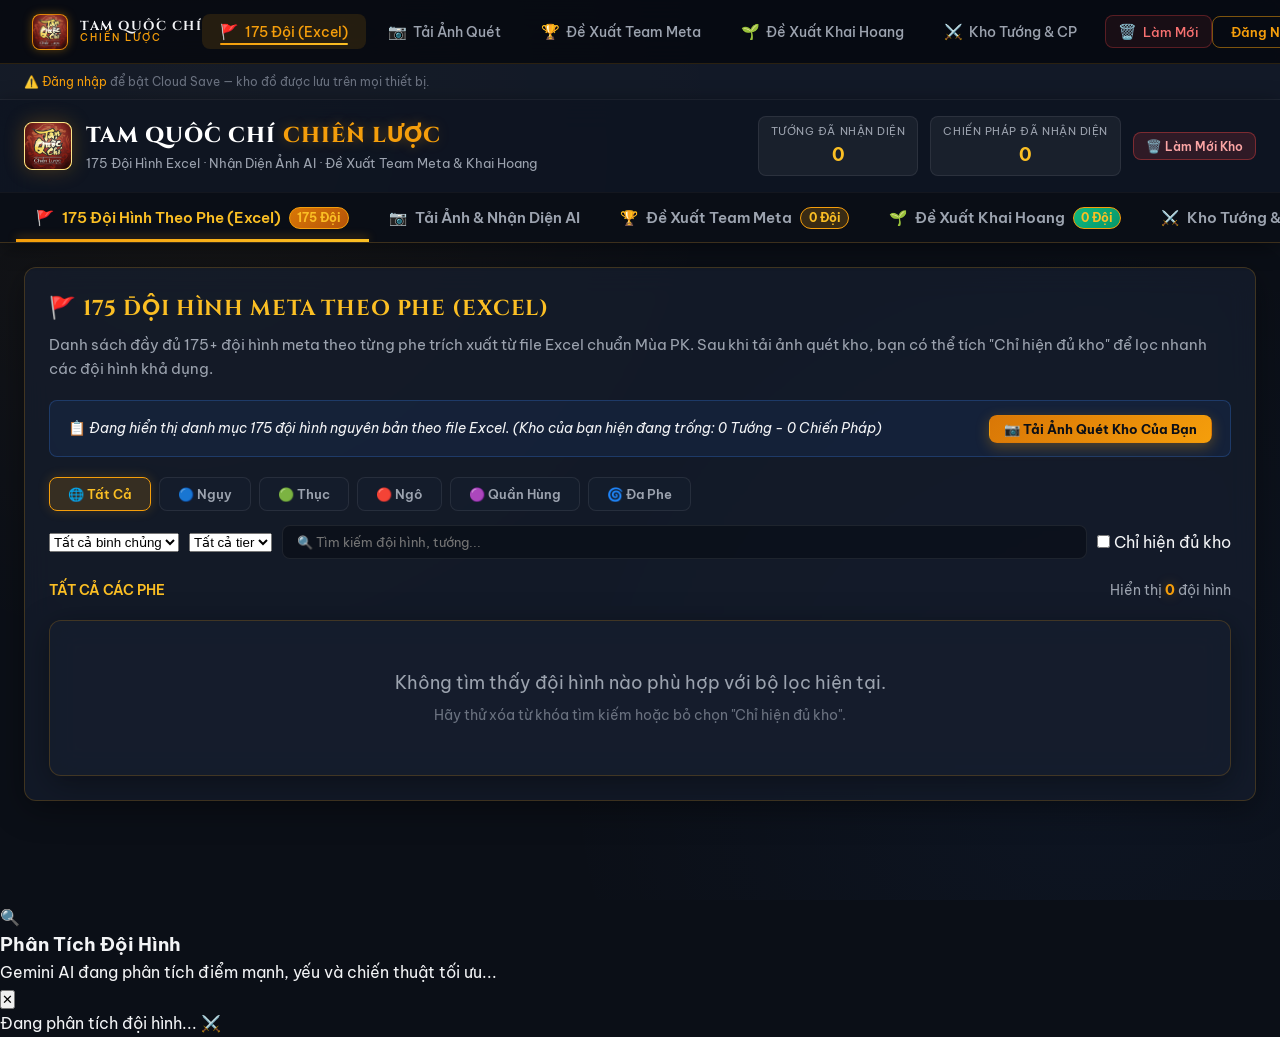
==== static/tools.html @ ead32639 "feat: complete Tam Quoc Chi Chien Luoc web app with 175 Excel teams and AI scanner" ====
<!DOCTYPE html>
<html lang="vi">
<head>
  <meta charset="UTF-8">
  <meta name="viewport" content="width=device-width, initial-scale=1.0">
  <title>Tam Quốc Chí Chiến Lược | 175 Đội Excel & Đề Xuất Meta / Khai Hoang Từ Ảnh</title>
  <meta name="description" content="Công cụ tra cứu 175+ đội hình chuẩn Excel, tải ảnh chụp kho tướng game để AI tự động nhận diện và đề xuất team meta T0/T1 cùng team khai hoang mở đất tối ưu.">
  <link rel="preconnect" href="https://fonts.googleapis.com">
  <link rel="preconnect" href="https://fonts.gstatic.com" crossorigin>
  <link href="https://fonts.googleapis.com/css2?family=Be+Vietnam+Pro:wght@300;400;500;600;700;800&family=Cinzel:wght@700;900&display=swap" rel="stylesheet">
  <link rel="icon" type="image/jpeg" href="/anh/tamquocchi.jpg">
  <link rel="stylesheet" href="css/style.css?v=8">
  <link rel="stylesheet" href="css/navbar.css?v=8">
  <link rel="stylesheet" href="css/auth.css?v=8">
  <style>
    body { padding-top: 64px; }
    .cloud-sync-bar-wrap {
      background: rgba(22,30,46,0.7);
      border-bottom: 1px solid rgba(255,255,255,0.06);
      padding: 8px 24px;
      display: flex;
      align-items: center;
      gap: 10px;
      font-family: 'Be Vietnam Pro', sans-serif;
      font-size: 13px;
      flex-wrap: wrap;
    }
  </style>
</head>
<body>

<!-- NAVBAR -->
<nav class="site-navbar" id="site-navbar">
  <a href="/" class="nav-brand">
    <div class="nav-seal" style="width:36px;height:36px;min-width:36px;max-width:36px;min-height:36px;max-height:36px;overflow:hidden;border-radius:8px;flex-shrink:0"><img src="/anh/tamquocchi.jpg" alt="Logo" class="nav-seal-img" style="width:36px;height:36px;max-width:36px;max-height:36px;object-fit:cover;border-radius:8px;display:block"></div>
    <div class="nav-brand-text">
      <span class="nav-brand-title">TAM QUỐC CHÍ</span>
      <span class="nav-brand-sub">Chiến Lược</span>
    </div>
  </a>

  <div class="nav-links">
    <button class="nav-link active" id="navbar-link-factions" onclick="switchTab('tab-factions')"><span class="nav-link-icon">🚩</span>175 Đội (Excel)</button>
    <button class="nav-link" id="navbar-link-upload" onclick="switchTab('tab-upload')"><span class="nav-link-icon">📷</span>Tải Ảnh Quét</button>
    <button class="nav-link" id="navbar-link-recommend" onclick="switchTab('tab-recommend')"><span class="nav-link-icon">🏆</span>Đề Xuất Team Meta</button>
    <button class="nav-link" id="navbar-link-starter" onclick="switchTab('tab-starter')"><span class="nav-link-icon">🌱</span>Đề Xuất Khai Hoang</button>
    <button class="nav-link" id="navbar-link-inventory" onclick="switchTab('tab-inventory')"><span class="nav-link-icon">⚔️</span>Kho Tướng &amp; CP</button>
    <button class="nav-link nav-reset-btn" id="navbar-link-reset" onclick="resetInventoryData()" title="Làm mới kho về 0 (Xóa dữ liệu cũ)"><span class="nav-link-icon">🗑️</span>Làm Mới</button>
  </div>

  <div class="nav-auth" id="nav-auth-section">
    <button class="nav-btn-login" onclick="openAuthModal('login')">Đăng Nhập</button>
    <button class="nav-btn-register" onclick="openAuthModal('register')">Đăng Ký</button>
  </div>
</nav>

<!-- CLOUD SYNC BAR -->
<div class="cloud-sync-bar-wrap">
  <div id="cloud-sync-bar" style="display:flex;align-items:center;gap:8px;flex-wrap:wrap">
    <span style="color:#6b7280;font-size:12px">⏳ Đang kiểm tra trạng thái Cloud Save...</span>
  </div>
</div>

<!-- ════════════════════════════════════════════════════════
     APPLICATION CONTAINER
═══════════════════════════════════════════════════════ -->

  <!-- HEADER & BANNER -->
  <header class="app-header">
    <div class="header-container">
      <div class="brand">
        <div class="brand-seal" style="width:48px;height:48px;min-width:48px;max-width:48px;min-height:48px;max-height:48px;overflow:hidden;border-radius:8px;flex-shrink:0"><img src="/anh/tamquocchi.jpg" alt="Logo" class="brand-seal-img" style="width:48px;height:48px;max-width:48px;max-height:48px;object-fit:cover;border-radius:8px;display:block"></div>
        <div class="brand-info">
          <h1>TAM QUỐC CHÍ <span class="accent-text">CHIẾN LƯỢC</span></h1>
          <p class="tagline">175 Đội Hình Excel &middot; Nhận Diện Ảnh AI &middot; Đề Xuất Team Meta &amp; Khai Hoang</p>
        </div>
      </div>

      <div class="inventory-summary">
        <div class="stat-badge">
          <span class="stat-label">Tướng đã nhận diện</span>
          <span class="stat-val" id="stat-gen-count">0</span>
        </div>
        <div class="stat-badge">
          <span class="stat-label">Chiến pháp đã nhận diện</span>
          <span class="stat-val" id="stat-tactic-count">0</span>
        </div>
        <button class="btn btn-danger btn-sm" id="btn-reset-data" title="Xóa toàn bộ dữ liệu đang chọn về 0">
          🗑️ Làm Mới Kho
        </button>
      </div>
    </div>

    <!-- MAIN NAVIGATION TABS -->
    <nav class="nav-tabs">
      <div class="nav-container">
        <button class="nav-tab active" data-tab="tab-factions" id="nav-btn-factions">
          <span class="tab-icon">🚩</span> 175 Đội Hình Theo Phe (Excel)
          <span class="tab-badge" id="factions-nav-badge" style="background: linear-gradient(135deg, #d97706, #b45309);">175 Đội</span>
        </button>
        <button class="nav-tab" data-tab="tab-upload" id="nav-btn-upload">
          <span class="tab-icon">📷</span> Tải Ảnh &amp; Nhận Diện AI
        </button>
        <button class="nav-tab" data-tab="tab-recommend" id="nav-btn-recommend">
          <span class="tab-icon">🏆</span> Đề Xuất Team Meta
          <span class="tab-badge" id="recommend-badge">0 Đội</span>
        </button>
        <button class="nav-tab" data-tab="tab-starter" id="nav-btn-starter">
          <span class="tab-icon">🌱</span> Đề Xuất Khai Hoang
          <span class="tab-badge" id="starter-nav-badge" style="background: linear-gradient(135deg, #10b981, #059669);">0 Đội</span>
        </button>
        <button class="nav-tab" data-tab="tab-inventory" id="nav-btn-inventory">
          <span class="tab-icon">⚔️</span> Kho Tướng &amp; Chiến Pháp
          <span class="tab-counter" id="inventory-counter">0</span>
        </button>
      </div>
    </nav>
  </header>

  <!-- MAIN APPLICATION BODY -->
  <main class="main-content">

    <!-- TAB 1: 175 ĐỘI HÌNH THEO PHE (EXCEL) — MÀN HÌNH ĐẦU TIÊN MẶC ĐỊNH -->
    <section class="tab-panel active" id="tab-factions">
      <div class="card panel-card">
        <div class="section-title-wrap">
          <h2>🚩 175 ĐỘI HÌNH META THEO PHE (EXCEL)</h2>
          <p class="section-desc">Danh sách đầy đủ 175+ đội hình meta theo từng phe trích xuất từ file Excel chuẩn Mùa PK. Sau khi tải ảnh quét kho, bạn có thể tích "Chỉ hiện đủ kho" để lọc nhanh các đội hình khả dụng.</p>
        </div>

        <div id="factions-inventory-status"></div>

        <div class="faction-filter-panel" id="faction-filter-panel">
          <div class="faction-mega-tabs" id="faction-mega-tabs">
            <button class="faction-mega-tab active" data-faction="All">🌐 Tất Cả</button>
            <button class="faction-mega-tab" data-faction="Ngụy">🔵 Ngụy</button>
            <button class="faction-mega-tab" data-faction="Thục">🟢 Thục</button>
            <button class="faction-mega-tab" data-faction="Ngô">🔴 Ngô</button>
            <button class="faction-mega-tab" data-faction="Quần">🟣 Quần Hùng</button>
            <button class="faction-mega-tab" data-faction="Tam Thế">🌀 Đa Phe</button>
          </div>
          <div class="faction-sub-filters">
            <select id="faction-filter-troop" class="filter-select">
              <option value="All">Tất cả binh chủng</option>
              <option value="Kỵ">Kỵ</option>
              <option value="Thương">Thương</option>
              <option value="Khiên">Khiên</option>
              <option value="Cung">Cung</option>
              <option value="Khí">Khí Xa</option>
            </select>
            <select id="faction-filter-tier" class="filter-select">
              <option value="All">Tất cả tier</option>
              <option value="T0">T0</option>
              <option value="T0.5">T0.5</option>
              <option value="T1">T1</option>
            </select>
            <input type="text" id="faction-search" class="inv-search-input" placeholder="🔍 Tìm kiếm đội hình, tướng...">
            <label class="checkbox-label">
              <input type="checkbox" id="faction-only-owned"> Chỉ hiện đủ kho
            </label>
          </div>
        </div>

        <div style="margin: 14px 0 18px; font-size: 14px; color: var(--text-muted); display:flex; justify-content:space-between; align-items:center; flex-wrap:wrap; gap:8px">
          <span id="factions-current-title" style="font-weight:600; color:#fbbf24">TẤT CẢ CÁC PHE</span>
          <span>Hiển thị <strong id="factions-count" class="accent-text">0</strong> đội hình</span>
        </div>

        <div id="faction-teams-grid" class="faction-teams-grid"></div>
      </div>
    </section>

    <!-- TAB 2: TRANG TẢI ẢNH NHẬN DIỆN (UP HÌNH) -->
    <section class="tab-panel" id="tab-upload">
      <div class="card panel-card">
        <div class="section-title-wrap">
          <h2>📸 TẢI ẢNH CHỤP MÀN HÌNH GAME (UP HÌNH)</h2>
          <p class="section-desc">Hỗ trợ tải nhiều ảnh chụp màn hình kho Tướng hoặc kho Chiến Pháp. AI sẽ tự động phân tích và trích xuất danh sách sở hữu làm dữ liệu để đề xuất Team Meta và Team Khai Hoang.</p>
        </div>

        <div class="api-key-config">
          <div class="api-key-header">
            <span class="badge-tag">TÙY CHỌN NÂNG CAO</span>
            <strong>Tích hợp AI Vision (Gemini 1.5/2.0 Flash)</strong>
            <span class="helper-text">(Đọc chính xác 100% hình ảnh game chụp từ điện thoại)</span>
          </div>
          <div class="api-key-input-row">
            <input type="password" id="gemini-api-key" placeholder="Nhập Google Gemini API Key của bạn (nếu có, hoặc để trống để dùng bộ quét thông minh)...">
            <button class="btn btn-outline" id="btn-toggle-key">Hiện Key</button>
            <button class="btn btn-secondary" id="btn-save-key">Lưu Key</button>
          </div>
        </div>

        <!-- UPLOAD DROP ZONE -->
        <div class="drop-zone" id="drop-zone">
          <div class="drop-zone-content">
            <span class="drop-icon">📁</span>
            <p class="drop-title">Kéo thả ảnh vào đây hoặc click để chọn</p>
            <p class="drop-hint">Hỗ trợ: JPG, PNG, WEBP — Tải nhiều ảnh cùng lúc</p>
            <input type="file" id="file-input" accept="image/*" multiple style="display:none">
            <button class="btn btn-primary" id="btn-select-files">📂 Chọn Ảnh Chụp Màn Hình</button>
          </div>
        </div>

        <div id="file-preview-list" class="file-preview-list" style="display:none"></div>

        <div class="upload-actions" id="upload-actions" style="display:none">
          <button class="btn btn-primary btn-lg" id="btn-upload-analyze">
            🔍 Phân Tích &amp; Nhận Diện Bằng AI
          </button>
          <button class="btn btn-outline" id="btn-clear-files">🗑️ Xóa ảnh</button>
        </div>

        <div id="upload-progress" class="upload-progress" style="display:none">
          <div class="progress-spinner"></div>
          <span id="progress-text">Đang phân tích ảnh bằng AI...</span>
        </div>

        <div id="upload-results" class="upload-results" style="display:none"></div>
      </div>
    </section>

    <!-- TAB 3: ĐỀ XUẤT TEAM META (DỰA TRÊN DỮ LIỆU TỪ ẢNH) -->
    <section class="tab-panel" id="tab-recommend">
      <div class="card panel-card">
        <div class="section-title-wrap">
          <h2>🏆 ĐỀ XUẤT TEAM META (DỰA TRÊN DỮ LIỆU ẢNH)</h2>
          <p class="section-desc">Hệ thống so khớp kho tướng &amp; chiến pháp (nhận diện từ ảnh bạn vừa tải lên) với toàn bộ 175 đội hình meta, tính toán % tương thích và đề xuất các đội T0/T1 mạnh nhất bạn có thể xuất trận.</p>
        </div>

        <div class="filter-bar" id="recommend-filter-bar">
          <div class="filter-group">
            <label class="filter-label">Mùa giải</label>
            <select id="filter-season" class="filter-select">
              <option value="All">Tất cả mùa</option>
              <option value="PK">PK (Hiện tại)</option>
              <option value="S1">Mùa 1</option>
              <option value="S2">Mùa 2</option>
              <option value="S3">Mùa 3</option>
            </select>
          </div>
          <div class="filter-group">
            <label class="filter-label">Phe phái</label>
            <select id="filter-faction" class="filter-select">
              <option value="All">Tất cả phe</option>
              <option value="Ngụy">Ngụy</option>
              <option value="Thục">Thục</option>
              <option value="Ngô">Ngô</option>
              <option value="Quần">Quần Hùng</option>
              <option value="Tam Thế">Đa Phe</option>
            </select>
          </div>
          <div class="filter-group">
            <label class="filter-label">Binh chủng</label>
            <select id="filter-troop" class="filter-select">
              <option value="All">Tất cả</option>
              <option value="Kỵ">Kỵ</option>
              <option value="Thương">Thương</option>
              <option value="Khiên">Khiên</option>
              <option value="Cung">Cung</option>
              <option value="Khí">Khí Xa</option>
            </select>
          </div>
          <div class="filter-group">
            <label class="filter-label">Điểm tối thiểu</label>
            <input type="range" id="filter-score" min="0" max="100" value="30" class="filter-slider">
            <span id="filter-score-val" class="filter-slider-val">30%</span>
          </div>
          <button class="btn btn-primary" id="btn-recommend">🔍 Tìm Đội Hình</button>
        </div>

        <div style="margin: 14px 0 18px; font-size: 14px; color: var(--text-muted);">
          Tìm thấy <strong id="results-count" class="accent-text">0</strong> đội hình phù hợp
        </div>

        <div id="recommend-results" class="recommend-results"></div>
      </div>
    </section>

    <!-- TAB 4: ĐỀ XUẤT TEAM KHAI HOANG (MỞ ĐẤT) (DỰA TRÊN DỮ LIỆU ẢNH) -->
    <section class="tab-panel" id="tab-starter">
      <div class="card panel-card">
        <div class="section-title-wrap">
          <h2>🌱 ĐỀ XUẤT TEAM KHAI HOANG (MỞ ĐẤT)</h2>
          <p class="section-desc">Đề xuất các đội hình chuyên dụng cho Khai Hoang (mở đất đầu mùa) dựa trên tướng &amp; chiến pháp nhận diện từ ảnh. Kèm cẩm nang đánh Mỏ 4-5-6-7 và đội hình thám thính quái.</p>
        </div>

        <div class="starter-filter-bar">
          <div class="filter-group">
            <label class="filter-label">Binh chủng</label>
            <select id="starter-filter-troop" class="filter-select">
              <option value="All">Tất cả</option>
              <option value="Kỵ">Kỵ</option>
              <option value="Thương">Thương</option>
              <option value="Khiên">Khiên</option>
              <option value="Cung">Cung</option>
            </select>
          </div>
          <label class="checkbox-label">
            <input type="checkbox" id="starter-only-ready"> Chỉ hiện đủ kho
          </label>
        </div>

        <div style="margin: 14px 0 18px; font-size: 14px; color: var(--text-muted);">
          Có <strong id="starter-ready-count" class="accent-text">0</strong> đội hình khả dụng
        </div>

        <div id="starter-teams-list" class="starter-teams-list"></div>

        <!-- Mines Guide (Mỏ 4/5/6/7) -->
        <div class="starter-section-wrap" style="margin-top:36px;padding-top:24px;border-top:1px solid rgba(245,158,11,0.15)">
          <div class="section-title-wrap">
            <h3 style="color:#fbbf24;font-size:18px;margin-bottom:8px">🗺️ CẨM NANG ĐÁNH MỎ 4 - 5 - 6 - 7</h3>
            <p class="section-desc">Hướng dẫn chi tiết cấp độ tướng, số lính đề xuất và độ khó các đội thủ mỏ để khai hoang ít tổn thất nhất.</p>
          </div>
          <div id="mines-guide-container" class="mines-guide-grid"></div>
        </div>

        <!-- Touch Scouts -->
        <div class="starter-section-wrap" style="margin-top:36px;padding-top:24px;border-top:1px solid rgba(245,158,11,0.15)">
          <div class="section-title-wrap">
            <h3 style="color:#38bdf8;font-size:18px;margin-bottom:8px">🕵️ ĐỘI HÌNH THÁM THÍNH QUÁI (TOUCH SCOUT)</h3>
            <p class="section-desc">Đội quân 1 lính dùng để thám thính quái mỏ trước khi xuất quân chính, tránh gặp binh chủng bị khắc chế.</p>
          </div>
          <div id="touch-scouts-container" class="touch-scouts-grid"></div>
        </div>
      </div>
    </section>

    <!-- TAB 5: KHO TƯỚNG & CHIẾN PHÁP (KIỂM TRA DỮ LIỆU) -->
    <section class="tab-panel" id="tab-inventory">
      <div class="card panel-card">
        <div class="section-title-wrap">
          <h2>⚔️ KHO TƯỚNG &amp; CHIẾN PHÁP ĐÃ NHẬN DIỆN</h2>
          <p class="section-desc">Xem và kiểm tra danh sách tướng và chiến pháp đã được AI trích xuất từ ảnh chụp, hoặc tích chọn bổ sung thủ công.</p>
        </div>

        <div class="inventory-tabs">
          <button class="inv-tab active" id="inv-tab-generals" onclick="switchInventoryTab('generals')">
            🗡️ Tướng (<span id="inv-gen-count">0</span>)
          </button>
          <button class="inv-tab" id="inv-tab-tactics" onclick="switchInventoryTab('tactics')">
            📜 Chiến Pháp (<span id="inv-tac-count">0</span>)
          </button>
        </div>

        <div class="inv-panel active" id="inv-panel-generals">
          <div class="inv-filter-row">
            <input type="text" id="gen-search" placeholder="🔍 Tìm tướng..." class="inv-search-input">
            <div class="faction-filter-buttons" id="gen-faction-filter">
              <button class="faction-btn active" data-faction="All">Tất Cả</button>
              <button class="faction-btn wei" data-faction="Ngụy">Ngụy</button>
              <button class="faction-btn shu" data-faction="Thục">Thục</button>
              <button class="faction-btn wu" data-faction="Ngô">Ngô</button>
              <button class="faction-btn qun" data-faction="Quần">Quần</button>
            </div>
          </div>
          <div class="card-grid" id="generals-grid"></div>
        </div>

        <div class="inv-panel" id="inv-panel-tactics">
          <div class="inv-filter-row">
            <input type="text" id="tac-search" placeholder="🔍 Tìm chiến pháp..." class="inv-search-input">
            <div class="faction-filter-buttons" id="tac-type-filter">
              <button class="faction-btn active" data-type="All">Tất Cả</button>
              <button class="faction-btn" data-type="Binh chủng">Binh Chủng</button>
              <button class="faction-btn" data-type="Chỉ huy">Chỉ Huy</button>
              <button class="faction-btn" data-type="Chủ động">Chủ Động</button>
              <button class="faction-btn" data-type="Đột kích">Đột Kích</button>
              <button class="faction-btn" data-type="Bị động">Bị Động</button>
              <button class="faction-btn" data-type="Trận pháp">Trận Pháp</button>
            </div>
          </div>
          <div class="card-grid" id="tactics-grid"></div>
        </div>
      </div>
    </section>

  </main><!-- /.main-content -->

<!-- AUTH MODAL -->
<div class="auth-overlay" id="auth-overlay">
  <div class="auth-modal">
    <div class="auth-modal-header">
      <div class="auth-modal-seal"><img src="/anh/tamquocchi.jpg" alt="Logo" class="auth-seal-img" style="width:44px;height:44px;object-fit:cover;border-radius:8px;display:block;margin:0 auto"></div>
      <h2 class="auth-modal-title">TAM QUỐC CHÍ</h2>
      <p class="auth-modal-subtitle">Đăng nhập để lưu kho tướng trên cloud</p>
      <button class="auth-close-btn" onclick="closeAuthModal()">✕</button>
    </div>
    <div class="auth-tabs">
      <button class="auth-tab-btn active" data-tab="login" onclick="switchAuthTab('login')">Đăng Nhập</button>
      <button class="auth-tab-btn" data-tab="register" onclick="switchAuthTab('register')">Đăng Ký</button>
    </div>
    <form class="auth-form active" id="auth-form-login">
      <div class="auth-message"></div>
      <div class="auth-field">
        <label class="auth-label">Email</label>
        <input class="auth-input" type="email" name="email" placeholder="your@email.com" required>
      </div>
      <div class="auth-field">
        <label class="auth-label">Mật Khẩu</label>
        <input class="auth-input" type="password" name="password" placeholder="••••••••" required>
      </div>
      <button type="submit" class="auth-submit-btn">Đăng Nhập</button>
    </form>
    <form class="auth-form" id="auth-form-register">
      <div class="auth-message"></div>
      <div class="auth-field">
        <label class="auth-label">Tên Hiển Thị</label>
        <input class="auth-input" type="text" name="display_name" placeholder="Chủ Công của bạn...">
      </div>
      <div class="auth-field">
        <label class="auth-label">Tên Đăng Nhập</label>
        <input class="auth-input" type="text" name="username" placeholder="username" required minlength="3">
      </div>
      <div class="auth-field">
        <label class="auth-label">Email</label>
        <input class="auth-input" type="email" name="email" placeholder="your@email.com" required>
      </div>
      <div class="auth-field">
        <label class="auth-label">Mật Khẩu</label>
        <input class="auth-input" type="password" name="password" placeholder="••••••••" required minlength="6">
      </div>
      <button type="submit" class="auth-submit-btn">Tạo Tài Khoản</button>
    </form>
    <div class="auth-footer">Miễn phí hoàn toàn &middot; Cloud Save kho đồ</div>
  </div>
</div>

<script src="js/auth.js"></script>
<script src="js/app.js"></script>

<!-- AI TEAM ANALYZER MODAL -->
<div class="ai-analyze-overlay" id="ai-analyze-overlay">
  <div class="ai-analyze-modal" id="ai-analyze-modal">
    <div class="ai-analyze-modal-header">
      <div class="ai-analyze-modal-icon">🔍</div>
      <div>
        <h3 id="ai-analyze-team-name">Phân Tích Đội Hình</h3>
        <p>Gemini AI đang phân tích điểm mạnh, yếu và chiến thuật tối ưu...</p>
      </div>
    </div>
    <button class="ai-analyze-close" onclick="closeAnalyzeModal()">✕</button>

    <!-- Loading state -->
    <div class="ai-analyze-loading" id="ai-analyze-loading">
      <div class="ai-analyze-spinner"></div>
      <p>Đang phân tích đội hình... ⚔️</p>
    </div>

    <!-- Result -->
    <div class="ai-analysis-result" id="ai-analysis-result" style="display:none"></div>
  </div>
</div>

</body>
</html>
---- static/css/style.css ----
/* ==========================================================================
   TAM QUỐC CHÍ - CHIẾN LƯỢC: DESIGN SYSTEM (VANILLA CSS)
   Imperial War Room / Glassmorphism / Vibrant Tactical Theme
   ========================================================================== */

:root {
  /* Core Backgrounds */
  --bg-dark-primary: #0b0f17;
  --bg-dark-secondary: #131a26;
  --bg-card: rgba(22, 30, 46, 0.75);
  --bg-card-hover: rgba(30, 41, 62, 0.9);
  --bg-surface-glass: rgba(18, 26, 40, 0.65);
  --border-glass: rgba(245, 158, 11, 0.2);
  --border-subtle: rgba(255, 255, 255, 0.08);

  /* Brand Accents (Imperial Gold) */
  --gold-primary: #f59e0b;
  --gold-light: #fbbf24;
  --gold-dark: #b45309;
  --gold-glow: rgba(245, 158, 11, 0.35);

  /* Faction Colors */
  --faction-wei: #3b82f6; /* Blue */
  --faction-wei-bg: rgba(59, 130, 246, 0.15);
  --faction-shu: #10b981; /* Green */
  --faction-shu-bg: rgba(16, 185, 129, 0.15);
  --faction-wu: #ef4444;  /* Red */
  --faction-wu-bg: rgba(239, 68, 68, 0.15);
  --faction-qun: #a855f7; /* Purple/Amber */
  --faction-qun-bg: rgba(168, 85, 247, 0.15);
  --faction-sanshi: #ec4899;

  /* Tiers */
  --tier-t0: #f59e0b;
  --tier-t05: #38bdf8;
  --tier-t1: #a3e635;

  /* Text Colors */
  --text-main: #f3f4f6;
  --text-muted: #9ca3af;
  --text-dim: #6b7280;
  --text-gold: #fcd34d;

  /* Typography */
  --font-heading: 'Cinzel', 'Be Vietnam Pro', serif;
  --font-body: 'Be Vietnam Pro', -apple-system, BlinkMacSystemFont, sans-serif;

  /* Transitions & Shadows */
  --transition-smooth: all 0.25s cubic-bezier(0.4, 0, 0.2, 1);
  --shadow-card: 0 8px 32px 0 rgba(0, 0, 0, 0.37);
  --shadow-gold: 0 0 20px rgba(245, 158, 11, 0.25);
}

/* Base Reset */
*, *::before, *::after {
  box-sizing: border-box;
  margin: 0;
  padding: 0;
}

body {
  background-color: var(--bg-dark-primary);
  background-image: 
    radial-gradient(circle at 15% 15%, rgba(245, 158, 11, 0.05) 0%, transparent 40%),
    radial-gradient(circle at 85% 85%, rgba(59, 130, 246, 0.05) 0%, transparent 40%),
    linear-gradient(to bottom, rgba(11, 15, 23, 0.95), rgba(11, 15, 23, 0.98));
  background-attachment: fixed;
  color: var(--text-main);
  font-family: var(--font-body);
  line-height: 1.6;
  min-height: 100vh;
  -webkit-font-smoothing: antialiased;
}

/* ==========================================================================
   HEADER & NAVIGATION
   ========================================================================== */
.app-header {
  background: rgba(15, 22, 36, 0.85);
  backdrop-filter: blur(16px);
  border-bottom: 1px solid var(--border-glass);
  position: sticky;
  top: 0;
  z-index: 100;
  box-shadow: 0 4px 20px rgba(0, 0, 0, 0.4);
}

.header-container {
  max-width: 1400px;
  margin: 0 auto;
  padding: 1rem 1.5rem;
  display: flex;
  align-items: center;
  justify-content: space-between;
  flex-wrap: wrap;
  gap: 1rem;
}

.brand {
  display: flex;
  align-items: center;
  gap: 0.85rem;
}

.brand-seal {
  width: 48px;
  height: 48px;
  min-width: 48px;
  max-width: 48px;
  min-height: 48px;
  max-height: 48px;
  border-radius: 10px;
  background: linear-gradient(135deg, #b45309, #f59e0b);
  display: flex;
  align-items: center;
  justify-content: center;
  box-shadow: var(--shadow-gold);
  border: 1.5px solid #fde68a;
  overflow: hidden !important;
  flex-shrink: 0;
}

.brand-seal img,
.brand-seal-img {
  width: 48px !important;
  height: 48px !important;
  max-width: 48px !important;
  max-height: 48px !important;
  object-fit: cover !important;
  border-radius: 10px !important;
  display: block !important;
}

.brand-info h1 {
  font-family: var(--font-heading);
  font-size: 1.35rem;
  font-weight: 800;
  letter-spacing: 0.05em;
  color: #fff;
}

.accent-text {
  color: var(--gold-primary);
  text-shadow: 0 0 12px var(--gold-glow);
}

.tagline {
  font-size: 0.8rem;
  color: var(--text-muted);
}

.inventory-summary {
  display: flex;
  align-items: center;
  gap: 0.75rem;
  flex-wrap: wrap;
}

.stat-badge {
  background: rgba(255, 255, 255, 0.05);
  border: 1px solid var(--border-subtle);
  border-radius: 8px;
  padding: 0.35rem 0.75rem;
  display: flex;
  flex-direction: column;
  align-items: center;
}

.stat-label {
  font-size: 0.68rem;
  text-transform: uppercase;
  color: var(--text-muted);
  letter-spacing: 0.05em;
}

.stat-val {
  font-size: 1.15rem;
  font-weight: 700;
  color: var(--gold-light);
}

/* Nav Tabs */
.nav-tabs {
  background: rgba(10, 14, 22, 0.95);
  border-top: 1px solid rgba(255, 255, 255, 0.04);
}

.nav-container {
  max-width: 1400px;
  margin: 0 auto;
  display: flex;
  overflow-x: auto;
  scrollbar-width: none;
  padding: 0 1rem;
}

.nav-container::-webkit-scrollbar {
  display: none;
}

.nav-tab {
  background: transparent;
  border: none;
  color: var(--text-muted);
  font-family: var(--font-body);
  font-size: 0.92rem;
  font-weight: 600;
  padding: 0.85rem 1.25rem;
  display: flex;
  align-items: center;
  gap: 0.5rem;
  cursor: pointer;
  white-space: nowrap;
  position: relative;
  transition: var(--transition-smooth);
}

.nav-tab:hover {
  color: #fff;
  background: rgba(255, 255, 255, 0.03);
}

.nav-tab.active {
  color: var(--gold-light);
}

.nav-tab.active::after {
  content: '';
  position: absolute;
  bottom: 0;
  left: 0;
  right: 0;
  height: 3px;
  background: linear-gradient(90deg, var(--gold-primary), var(--gold-light));
  box-shadow: 0 -2px 8px var(--gold-glow);
}

.tab-badge {
  background: rgba(245, 158, 11, 0.2);
  color: var(--gold-light);
  border: 1px solid var(--gold-primary);
  font-size: 0.72rem;
  padding: 0.15rem 0.45rem;
  border-radius: 999px;
  font-weight: 700;
}

.tab-counter {
  background: rgba(255, 255, 255, 0.1);
  color: #fff;
  font-size: 0.72rem;
  padding: 0.15rem 0.45rem;
  border-radius: 999px;
}

/* ==========================================================================
   BUTTONS & FORM CONTROLS
   ========================================================================== */
.btn {
  display: inline-flex;
  align-items: center;
  justify-content: center;
  gap: 0.4rem;
  font-family: var(--font-body);
  font-size: 0.88rem;
  font-weight: 600;
  padding: 0.6rem 1.15rem;
  border-radius: 8px;
  border: 1px solid transparent;
  cursor: pointer;
  transition: var(--transition-smooth);
  text-decoration: none;
}

.btn-primary {
  background: linear-gradient(135deg, #d97706, #f59e0b);
  color: #0b0f17;
  font-weight: 700;
  box-shadow: 0 4px 14px rgba(245, 158, 11, 0.3);
}

.btn-primary:hover {
  background: linear-gradient(135deg, #b45309, #d97706);
  color: #fff;
  transform: translateY(-1px);
  box-shadow: 0 6px 20px rgba(245, 158, 11, 0.4);
}

.btn-secondary {
  background: rgba(59, 130, 246, 0.18);
  border-color: rgba(59, 130, 246, 0.4);
  color: #93c5fd;
}

.btn-secondary:hover {
  background: rgba(59, 130, 246, 0.3);
  color: #fff;
}

.btn-danger {
  background: rgba(239, 68, 68, 0.15);
  border-color: rgba(239, 68, 68, 0.4);
  color: #fca5a5;
}

.btn-danger:hover {
  background: rgba(239, 68, 68, 0.3);
  color: #fff;
}

.btn-outline {
  background: transparent;
  border-color: var(--border-subtle);
  color: var(--text-muted);
}

.btn-outline:hover {
  border-color: #fff;
  color: #fff;
}

.btn-sm {
  padding: 0.35rem 0.75rem;
  font-size: 0.78rem;
}

/* ==========================================================================
   LAYOUT CONTAINERS & CARDS
   ========================================================================== */
.main-content {
  max-width: 1400px;
  margin: 1.5rem auto;
  padding: 0 1.5rem 3rem 1.5rem;
}

.tab-panel {
  display: none;
  animation: fadeIn 0.3s ease;
}

.tab-panel.active {
  display: block;
}

@keyframes fadeIn {
  from { opacity: 0; transform: translateY(6px); }
  to { opacity: 1; transform: translateY(0); }
}

.card {
  background: var(--bg-card);
  backdrop-filter: blur(14px);
  border: 1px solid var(--border-glass);
  border-radius: 12px;
  padding: 1.5rem;
  box-shadow: var(--shadow-card);
}

.panel-card {
  margin-bottom: 2rem;
}

.section-title-wrap h2 {
  font-family: var(--font-heading);
  font-size: 1.35rem;
  color: var(--gold-light);
  margin-bottom: 0.4rem;
  letter-spacing: 0.04em;
}

.section-desc {
  color: var(--text-muted);
  font-size: 0.92rem;
  margin-bottom: 1.25rem;
}

/* ==========================================================================
   TAB 1: UPLOAD & VISION AI
   ========================================================================== */
.api-key-config {
  background: rgba(10, 14, 22, 0.6);
  border: 1px solid var(--border-subtle);
  border-radius: 10px;
  padding: 1rem 1.25rem;
  margin-bottom: 1.5rem;
}

.api-key-header {
  display: flex;
  align-items: center;
  gap: 0.6rem;
  margin-bottom: 0.6rem;
  flex-wrap: wrap;
}

.badge-tag {
  background: rgba(245, 158, 11, 0.2);
  color: var(--gold-light);
  font-size: 0.68rem;
  font-weight: 700;
  padding: 0.2rem 0.5rem;
  border-radius: 4px;
}

.helper-text {
  font-size: 0.8rem;
  color: var(--text-dim);
}

.api-key-input-row {
  display: flex;
  gap: 0.5rem;
}

.api-key-input-row input {
  flex: 1;
  background: rgba(0, 0, 0, 0.4);
  border: 1px solid var(--border-subtle);
  border-radius: 8px;
  padding: 0.6rem 1rem;
  color: #fff;
  font-family: var(--font-body);
  font-size: 0.88rem;
}

.api-key-input-row input:focus {
  outline: none;
  border-color: var(--gold-primary);
  box-shadow: 0 0 10px var(--gold-glow);
}

.drop-zone {
  border: 2px dashed rgba(245, 158, 11, 0.4);
  border-radius: 14px;
  background: rgba(245, 158, 11, 0.03);
  padding: 3rem 1.5rem;
  text-align: center;
  cursor: pointer;
  transition: var(--transition-smooth);
}

.drop-zone:hover, .drop-zone.dragover {
  border-color: var(--gold-primary);
  background: rgba(245, 158, 11, 0.08);
  box-shadow: 0 0 25px rgba(245, 158, 11, 0.2);
}

.drop-icon {
  font-size: 3.5rem;
  margin-bottom: 0.8rem;
  opacity: 0.9;
}

.drop-zone h3 {
  font-size: 1.25rem;
  color: #fff;
  margin-bottom: 0.35rem;
}

.drop-zone p {
  color: var(--text-muted);
  font-size: 0.88rem;
  margin-bottom: 1.25rem;
}

.upload-status-area {
  margin-top: 1.5rem;
}

.loading-spinner-wrap {
  display: flex;
  flex-direction: column;
  align-items: center;
  justify-content: center;
  padding: 2rem 0;
}

.spinner {
  width: 44px;
  height: 44px;
  border: 4px solid rgba(245, 158, 11, 0.2);
  border-top-color: var(--gold-primary);
  border-radius: 50%;
  animation: spin 0.8s linear infinite;
  margin-bottom: 1rem;
}

@keyframes spin {
  to { transform: rotate(360deg); }
}

.preview-grid {
  display: grid;
  grid-template-columns: repeat(auto-fill, minmax(160px, 1fr));
  gap: 1rem;
  margin-bottom: 1.5rem;
}

.preview-item {
  position: relative;
  border-radius: 8px;
  overflow: hidden;
  border: 1px solid var(--border-subtle);
  background: #000;
  aspect-ratio: 16 / 9;
}

.preview-item img {
  width: 100%;
  height: 100%;
  object-fit: cover;
}

.preview-item .preview-badge {
  position: absolute;
  bottom: 0;
  left: 0;
  right: 0;
  background: rgba(0, 0, 0, 0.75);
  font-size: 0.7rem;
  color: #fff;
  padding: 0.2rem 0.4rem;
  text-overflow: ellipsis;
  overflow: hidden;
  white-space: nowrap;
}

.alert {
  padding: 1rem 1.25rem;
  border-radius: 10px;
  display: flex;
  align-items: center;
  gap: 1rem;
}

.alert-success {
  background: rgba(16, 185, 129, 0.15);
  border: 1px solid rgba(16, 185, 129, 0.4);
  color: #d1fae5;
}

.alert-icon {
  font-size: 1.5rem;
}

.alert-body {
  flex: 1;
}

.alert-body strong {
  font-size: 1rem;
  color: #34d399;
}

.guide-box {
  margin-top: 2rem;
  background: rgba(10, 14, 22, 0.5);
  border-left: 3px solid var(--gold-primary);
  padding: 1rem 1.25rem;
  border-radius: 0 8px 8px 0;
}

.guide-box h4 {
  color: var(--gold-light);
  font-size: 0.95rem;
  margin-bottom: 0.5rem;
}

.guide-box ul {
  padding-left: 1.25rem;
  color: var(--text-muted);
  font-size: 0.88rem;
}

.guide-box li {
  margin-bottom: 0.35rem;
}

/* ==========================================================================
   TAB 2: INVENTORY LAYOUT
   ========================================================================== */
.inventory-dual-layout {
  display: grid;
  grid-template-columns: 1fr 1fr;
  gap: 1.5rem;
}

@media (max-width: 992px) {
  .inventory-dual-layout {
    grid-template-columns: 1fr;
  }
}

.inventory-col {
  display: flex;
  flex-direction: column;
  max-height: 820px;
}

.col-header {
  display: flex;
  align-items: center;
  justify-content: space-between;
  margin-bottom: 1rem;
  border-bottom: 1px solid var(--border-subtle);
  padding-bottom: 0.75rem;
}

.col-header h3 {
  font-family: var(--font-heading);
  font-size: 1.1rem;
  color: #fff;
}

.col-desc {
  font-size: 0.78rem;
  color: var(--text-dim);
}

.count-pill {
  background: rgba(245, 158, 11, 0.15);
  border: 1px solid var(--gold-primary);
  color: var(--gold-light);
  font-weight: 700;
  font-size: 0.82rem;
  padding: 0.25rem 0.65rem;
  border-radius: 999px;
}

.filter-toolbar {
  display: flex;
  flex-direction: column;
  gap: 0.6rem;
  margin-bottom: 1rem;
}

.search-box input {
  width: 100%;
  background: rgba(0, 0, 0, 0.3);
  border: 1px solid var(--border-subtle);
  border-radius: 8px;
  padding: 0.5rem 0.85rem;
  color: #fff;
  font-family: var(--font-body);
  font-size: 0.85rem;
}

.search-box input:focus {
  outline: none;
  border-color: var(--gold-primary);
}

.faction-chips {
  display: flex;
  gap: 0.4rem;
  flex-wrap: wrap;
}

.chip {
  background: rgba(255, 255, 255, 0.05);
  border: 1px solid var(--border-subtle);
  color: var(--text-muted);
  font-size: 0.75rem;
  padding: 0.25rem 0.6rem;
  border-radius: 6px;
  cursor: pointer;
  transition: var(--transition-smooth);
}

.chip:hover {
  background: rgba(255, 255, 255, 0.12);
  color: #fff;
}

.chip.active {
  background: var(--gold-primary);
  color: #0b0f17;
  font-weight: 700;
  border-color: var(--gold-light);
}

.chip-wei.active { background: var(--faction-wei); color: #fff; border-color: #60a5fa; }
.chip-shu.active { background: var(--faction-shu); color: #fff; border-color: #34d399; }
.chip-wu.active { background: var(--faction-wu); color: #fff; border-color: #f87171; }
.chip-qun.active { background: var(--faction-qun); color: #fff; border-color: #c084fc; }

.cards-grid {
  display: grid;
  grid-template-columns: repeat(auto-fill, minmax(135px, 1fr));
  gap: 0.6rem;
  overflow-y: auto;
  padding-right: 0.4rem;
  flex: 1;
}

/* Custom Scrollbar */
.cards-grid::-webkit-scrollbar {
  width: 6px;
}
.cards-grid::-webkit-scrollbar-thumb {
  background: rgba(245, 158, 11, 0.2);
  border-radius: 3px;
}
.cards-grid::-webkit-scrollbar-thumb:hover {
  background: var(--gold-primary);
}

/* General Item Card */
.gen-card {
  background: rgba(14, 20, 32, 0.85);
  border: 1px solid var(--border-subtle);
  border-radius: 8px;
  padding: 0.6rem;
  cursor: pointer;
  transition: var(--transition-smooth);
  position: relative;
  display: flex;
  flex-direction: column;
  user-select: none;
}

.gen-card:hover {
  transform: translateY(-2px);
  border-color: rgba(245, 158, 11, 0.4);
}

.gen-card.owned {
  background: rgba(245, 158, 11, 0.1);
  border-color: var(--gold-primary);
  box-shadow: 0 0 10px rgba(245, 158, 11, 0.2);
}

.gen-card.owned::after {
  content: '✓';
  position: absolute;
  top: 4px;
  right: 6px;
  color: var(--gold-light);
  font-weight: 900;
  font-size: 0.85rem;
}

.gen-card-top {
  display: flex;
  align-items: center;
  justify-content: space-between;
  margin-bottom: 0.35rem;
}

.gen-faction-tag {
  font-size: 0.65rem;
  font-weight: 700;
  padding: 0.1rem 0.35rem;
  border-radius: 4px;
}

.faction-Ngụy { background: var(--faction-wei-bg); color: #93c5fd; border: 1px solid rgba(59, 130, 246, 0.4); }
.faction-Thục { background: var(--faction-shu-bg); color: #6ee7b7; border: 1px solid rgba(16, 185, 129, 0.4); }
.faction-Ngô { background: var(--faction-wu-bg); color: #fca5a5; border: 1px solid rgba(239, 68, 68, 0.4); }
.faction-Quần { background: var(--faction-qun-bg); color: #d8b4fe; border: 1px solid rgba(168, 85, 247, 0.4); }

.gen-cost {
  font-size: 0.7rem;
  color: var(--gold-light);
  font-weight: 600;
}

.gen-name {
  font-size: 0.85rem;
  font-weight: 700;
  color: #fff;
  margin-bottom: 0.2rem;
  white-space: nowrap;
  overflow: hidden;
  text-overflow: ellipsis;
}

.gen-skill {
  font-size: 0.68rem;
  color: var(--text-dim);
  white-space: nowrap;
  overflow: hidden;
  text-overflow: ellipsis;
}

/* Tactic Item Card */
.tactic-card {
  background: rgba(14, 20, 32, 0.85);
  border: 1px solid var(--border-subtle);
  border-radius: 8px;
  padding: 0.6rem;
  cursor: pointer;
  transition: var(--transition-smooth);
  position: relative;
  display: flex;
  flex-direction: column;
  user-select: none;
}

.tactic-card:hover {
  transform: translateY(-2px);
  border-color: rgba(56, 189, 248, 0.4);
}

.tactic-card.owned {
  background: rgba(56, 189, 248, 0.1);
  border-color: #38bdf8;
  box-shadow: 0 0 10px rgba(56, 189, 248, 0.2);
}

.tactic-card.owned::after {
  content: '✓';
  position: absolute;
  top: 4px;
  right: 6px;
  color: #38bdf8;
  font-weight: 900;
  font-size: 0.85rem;
}

.tactic-card-top {
  display: flex;
  align-items: center;
  justify-content: space-between;
  margin-bottom: 0.25rem;
}

.tactic-type-tag {
  font-size: 0.65rem;
  font-weight: 600;
  color: var(--text-muted);
}

.tactic-rank-S {
  color: var(--gold-light);
  font-weight: 800;
  font-size: 0.72rem;
}
.tactic-rank-A {
  color: #a855f7;
  font-weight: 800;
  font-size: 0.72rem;
}

.tactic-name {
  font-size: 0.84rem;
  font-weight: 700;
  color: #fff;
  margin-bottom: 0.2rem;
  white-space: nowrap;
  overflow: hidden;
  text-overflow: ellipsis;
}

/* ==========================================================================
   TAB 3: RECOMMENDATIONS LIST
   ========================================================================== */
.recommend-controls-bar {
  margin-bottom: 1.5rem;
  padding: 1rem 1.25rem;
}

.filters-row {
  display: flex;
  gap: 1.25rem;
  flex-wrap: wrap;
  align-items: center;
}

.filter-group {
  display: flex;
  align-items: center;
  gap: 0.5rem;
}

.filter-group label {
  font-size: 0.82rem;
  color: var(--text-muted);
  font-weight: 600;
  white-space: nowrap;
}

.select-input {
  background: rgba(10, 14, 22, 0.9);
  border: 1px solid var(--border-subtle);
  border-radius: 6px;
  color: #fff;
  padding: 0.4rem 0.75rem;
  font-family: var(--font-body);
  font-size: 0.84rem;
  cursor: pointer;
}

.select-input:focus {
  outline: none;
  border-color: var(--gold-primary);
}

.slider-wrap {
  display: flex;
  align-items: center;
  gap: 0.5rem;
}

.slider-wrap input[type="range"] {
  accent-color: var(--gold-primary);
  cursor: pointer;
}

#score-val {
  font-weight: 700;
  color: var(--gold-light);
  font-size: 0.84rem;
  min-width: 32px;
}

.results-header {
  display: flex;
  align-items: baseline;
  justify-content: space-between;
  margin-bottom: 1.25rem;
  flex-wrap: wrap;
  gap: 0.5rem;
}

.results-header h3 {
  font-family: var(--font-heading);
  font-size: 1.2rem;
  color: #fff;
}

.results-sub {
  font-size: 0.84rem;
  color: var(--text-dim);
}

.teams-container {
  display: flex;
  flex-direction: column;
  gap: 1.5rem;
}

/* Team Master Card */
.team-card {
  background: var(--bg-card);
  border: 1px solid var(--border-glass);
  border-radius: 12px;
  overflow: hidden;
  box-shadow: var(--shadow-card);
  transition: var(--transition-smooth);
}

.team-card:hover {
  border-color: rgba(245, 158, 11, 0.4);
  box-shadow: 0 10px 30px rgba(0, 0, 0, 0.5);
}

.team-header {
  padding: 1rem 1.5rem;
  background: rgba(15, 22, 36, 0.95);
  border-bottom: 1px solid rgba(255, 255, 255, 0.06);
  display: flex;
  align-items: center;
  justify-content: space-between;
  flex-wrap: wrap;
  gap: 1rem;
}

.team-title-wrap {
  display: flex;
  align-items: center;
  gap: 0.75rem;
}

.tier-badge {
  padding: 0.3rem 0.65rem;
  border-radius: 6px;
  font-family: var(--font-heading);
  font-weight: 900;
  font-size: 1rem;
  letter-spacing: 0.05em;
  text-shadow: 0 1px 2px rgba(0,0,0,0.5);
}

.tier-T0 {
  background: linear-gradient(135deg, #b45309, #f59e0b);
  color: #111;
  box-shadow: 0 0 15px rgba(245, 158, 11, 0.5);
  border: 1px solid #fde68a;
  animation: pulseGold 2s infinite;
}

@keyframes pulseGold {
  0%, 100% { box-shadow: 0 0 10px rgba(245, 158, 11, 0.4); }
  50% { box-shadow: 0 0 20px rgba(245, 158, 11, 0.8); }
}

.tier-T05 {
  background: linear-gradient(135deg, #0284c7, #38bdf8);
  color: #fff;
  border: 1px solid #bae6fd;
}

.tier-T1 {
  background: linear-gradient(135deg, #15803d, #22c55e);
  color: #fff;
  border: 1px solid #bbf7d0;
}

.team-title-wrap h4 {
  font-size: 1.15rem;
  font-weight: 800;
  color: #fff;
}

.team-meta-pills {
  display: flex;
  gap: 0.4rem;
  margin-top: 0.2rem;
}

.meta-pill {
  font-size: 0.7rem;
  padding: 0.15rem 0.45rem;
  border-radius: 4px;
  background: rgba(255, 255, 255, 0.08);
  color: var(--text-muted);
}

.team-score-block {
  display: flex;
  align-items: center;
  gap: 1rem;
}

.rating-badge {
  font-size: 0.78rem;
  font-weight: 700;
  padding: 0.35rem 0.75rem;
  border-radius: 999px;
  letter-spacing: 0.03em;
}

.badge-perfect {
  background: rgba(16, 185, 129, 0.2);
  color: #34d399;
  border: 1px solid #10b981;
}

.badge-strong {
  background: rgba(56, 189, 248, 0.2);
  color: #38bdf8;
  border: 1px solid #0284c7;
}

.badge-viable {
  background: rgba(245, 158, 11, 0.2);
  color: #fbbf24;
  border: 1px solid #d97706;
}

.badge-lacking {
  background: rgba(239, 68, 68, 0.15);
  color: #fca5a5;
  border: 1px solid #ef4444;
}

.score-circle {
  font-size: 1.3rem;
  font-weight: 900;
  color: var(--gold-light);
}

/* Team Body & 3-General Lineup */
.team-body {
  padding: 1.25rem 1.5rem;
}

.generals-lineup {
  display: grid;
  grid-template-columns: repeat(3, 1fr);
  gap: 1.25rem;
  margin-bottom: 1.25rem;
}

@media (max-width: 768px) {
  .generals-lineup {
    grid-template-columns: 1fr;
  }
}

.general-slot-card {
  background: rgba(12, 17, 28, 0.7);
  border: 1px solid var(--border-subtle);
  border-radius: 10px;
  padding: 1rem;
  display: flex;
  flex-direction: column;
}

.slot-position-tag {
  font-size: 0.7rem;
  text-transform: uppercase;
  font-weight: 700;
  color: var(--gold-light);
  margin-bottom: 0.4rem;
}

.slot-gen-identity {
  display: flex;
  align-items: center;
  justify-content: space-between;
  margin-bottom: 0.75rem;
}

.slot-gen-identity strong {
  font-size: 1.05rem;
  color: #fff;
}

.status-chip {
  font-size: 0.68rem;
  padding: 0.15rem 0.4rem;
  border-radius: 4px;
  font-weight: 600;
}

.status-owned {
  background: rgba(16, 185, 129, 0.2);
  color: #34d399;
  border: 1px solid #10b981;
}

.status-sub {
  background: rgba(56, 189, 248, 0.2);
  color: #38bdf8;
  border: 1px solid #0284c7;
}

.status-missing {
  background: rgba(239, 68, 68, 0.2);
  color: #fca5a5;
  border: 1px solid #ef4444;
}

.slot-tactics-list {
  display: flex;
  flex-direction: column;
  gap: 0.5rem;
}

.slot-tactic-item {
  background: rgba(0, 0, 0, 0.3);
  border-radius: 6px;
  padding: 0.45rem 0.65rem;
  border-left: 3px solid #6b7280;
  display: flex;
  align-items: center;
  justify-content: space-between;
  font-size: 0.82rem;
}

.tactic-bis {
  background: rgba(16, 185, 129, 0.08);
  border-left-color: #10b981;
}

.tactic-bis .slot-tactic-name {
  color: #f3f4f6;
  font-weight: 700;
}

.tactic-bis .slot-tactic-status {
  color: #34d399;
  background: rgba(16, 185, 129, 0.2);
  padding: 2px 8px;
  border-radius: 4px;
  border: 1px solid rgba(16, 185, 129, 0.4);
}

.tactic-missing-slot {
  background: rgba(239, 68, 68, 0.05);
  border-left-color: #ef4444;
  opacity: 0.85;
}

.tactic-missing-slot .slot-tactic-name {
  color: #9ca3af;
}

.tactic-missing-slot .slot-tactic-status {
  color: #f87171;
  background: rgba(239, 68, 68, 0.15);
  padding: 2px 8px;
  border-radius: 4px;
  border: 1px solid rgba(239, 68, 68, 0.3);
}

.tactic-neutral {
  background: rgba(255, 255, 255, 0.03);
  border-left: 3px solid rgba(212, 175, 55, 0.4);
}

.tactic-neutral .slot-tactic-name {
  color: #e2e8f0;
  font-weight: 500;
}

.alt-hints {
  font-size: 0.72rem;
  color: var(--text-dim);
  margin-top: 0.5rem;
}

/* Tactical Insights */
.team-tactical-notes {
  background: rgba(10, 14, 22, 0.45);
  border-radius: 8px;
  padding: 0.85rem 1rem;
  font-size: 0.84rem;
  border-top: 1px solid rgba(255, 255, 255, 0.05);
}

.notes-desc {
  color: var(--text-muted);
  margin-bottom: 0.6rem;
}

.notes-chips-row {
  display: flex;
  gap: 0.75rem;
  flex-wrap: wrap;
}

.pro-chip {
  color: #34d399;
  font-size: 0.75rem;
}

.con-chip {
  color: #f87171;
  font-size: 0.75rem;
}

.team-footer-actions {
  padding: 0.75rem 1.5rem;
  background: rgba(12, 17, 26, 0.6);
  border-top: 1px solid rgba(255, 255, 255, 0.04);
  display: flex;
  justify-content: flex-end;
  gap: 0.5rem;
}

/* ==========================================================================
   TAB 4: PORTFOLIO RESULTS
   ========================================================================== */
.portfolio-action-row {
  display: flex;
  align-items: center;
  justify-content: space-between;
  margin-bottom: 1.5rem;
  flex-wrap: wrap;
  gap: 1rem;
}

.portfolio-limit-select {
  display: flex;
  align-items: center;
  gap: 0.5rem;
}

.portfolio-summary-card {
  background: rgba(16, 185, 129, 0.1);
  border: 1px solid rgba(16, 185, 129, 0.3);
  border-radius: 10px;
  padding: 1rem 1.25rem;
  margin-bottom: 1.5rem;
  color: #d1fae5;
  font-size: 0.9rem;
}

/* ==========================================================================
   TAB 5: GUIDE
   ========================================================================== */
.guide-grid {
  display: grid;
  grid-template-columns: 1fr 1fr;
  gap: 1.5rem;
}

@media (max-width: 768px) {
  .guide-grid {
    grid-template-columns: 1fr;
  }
}

.guide-card {
  background: rgba(14, 20, 32, 0.7);
  border: 1px solid var(--border-subtle);
  border-radius: 10px;
  padding: 1.25rem;
}

.guide-card h3 {
  font-size: 1.05rem;
  color: var(--gold-light);
  margin-bottom: 0.75rem;
}

.counter-loop {
  display: flex;
  flex-direction: column;
  gap: 0.5rem;
}

.counter-step {
  background: rgba(0, 0, 0, 0.3);
  padding: 0.5rem 0.75rem;
  border-radius: 6px;
  font-size: 0.84rem;
  border-left: 3px solid var(--gold-primary);
}

.guide-card ul {
  padding-left: 1.25rem;
  font-size: 0.84rem;
  color: var(--text-muted);
}

.guide-card li {
  margin-bottom: 0.6rem;
}

/* ==========================================================================
   TOAST NOTIFICATION
   ========================================================================== */
.toast-container {
  position: fixed;
  bottom: 2rem;
  right: 2rem;
  z-index: 1000;
  display: flex;
  flex-direction: column;
  gap: 0.5rem;
}

.toast {
  background: rgba(18, 26, 40, 0.95);
  border: 1px solid var(--gold-primary);
  color: #fff;
  padding: 0.75rem 1.25rem;
  border-radius: 8px;
  font-size: 0.88rem;
  box-shadow: 0 4px 16px rgba(0, 0, 0, 0.5);
  display: flex;
  align-items: center;
  gap: 0.5rem;
  animation: slideInRight 0.3s ease;
}

@keyframes slideInRight {
  from { opacity: 0; transform: translateX(50px); }
  to { opacity: 1; transform: translateX(0); }
}

/* ==========================================================================
   STARTER TEAMS (KHAI HOANG) & MINES GUIDE STYLES
   ========================================================================== */
.starter-subnav-row {
  display: flex;
  gap: 0.75rem;
  margin-bottom: 1.5rem;
  border-bottom: 1px solid var(--border-subtle);
  padding-bottom: 0.75rem;
  flex-wrap: wrap;
}

.starter-sub-tab {
  background: rgba(255, 255, 255, 0.05);
  border: 1px solid var(--border-subtle);
  color: var(--text-muted);
  padding: 0.6rem 1.2rem;
  border-radius: 8px;
  font-family: var(--font-body);
  font-size: 0.92rem;
  font-weight: 600;
  cursor: pointer;
  transition: var(--transition-smooth);
}

.starter-sub-tab:hover {
  background: rgba(245, 158, 11, 0.1);
  color: var(--gold-light);
  border-color: rgba(245, 158, 11, 0.3);
}

.starter-sub-tab.active {
  background: linear-gradient(135deg, rgba(16, 185, 129, 0.2), rgba(5, 150, 105, 0.3));
  border-color: #10b981;
  color: #34d399;
  box-shadow: 0 0 12px rgba(16, 185, 129, 0.2);
}

.starter-filter-bar {
  display: flex;
  align-items: center;
  justify-content: space-between;
  flex-wrap: wrap;
  gap: 1rem;
  margin-bottom: 1.5rem;
  background: rgba(0, 0, 0, 0.25);
  padding: 0.75rem 1rem;
  border-radius: 8px;
  border: 1px solid var(--border-subtle);
}

.starter-teams-grid {
  display: flex;
  flex-direction: column;
  gap: 1.25rem;
}

.starter-card {
  background: var(--bg-card);
  border: 1px solid var(--border-subtle);
  border-radius: 12px;
  padding: 1.25rem;
  transition: var(--transition-smooth);
}

.starter-card:hover {
  border-color: rgba(16, 185, 129, 0.4);
  box-shadow: 0 8px 24px rgba(0, 0, 0, 0.4);
}

.starter-card.ready-to-go {
  border-left: 4px solid #10b981;
}

.starter-card-header {
  display: flex;
  align-items: center;
  justify-content: space-between;
  flex-wrap: wrap;
  gap: 0.75rem;
  margin-bottom: 1rem;
  border-bottom: 1px solid rgba(255, 255, 255, 0.05);
  padding-bottom: 0.75rem;
}

.starter-gens-lineup {
  display: grid;
  grid-template-columns: repeat(auto-fit, minmax(280px, 1fr));
  gap: 1rem;
  margin-bottom: 1rem;
}

.starter-gen-box {
  background: rgba(0, 0, 0, 0.3);
  border: 1px solid var(--border-subtle);
  border-radius: 8px;
  padding: 0.85rem;
}

.starter-gen-box.owned-gen {
  border-color: rgba(16, 185, 129, 0.35);
  background: rgba(16, 185, 129, 0.05);
}

.starter-gen-box.missing-gen {
  border-color: rgba(239, 68, 68, 0.25);
  background: rgba(239, 68, 68, 0.04);
}

.starter-gen-title {
  display: flex;
  align-items: center;
  justify-content: space-between;
  margin-bottom: 0.5rem;
  font-weight: 700;
  font-size: 0.98rem;
}

.starter-stage-section {
  margin-top: 0.5rem;
  padding-top: 0.4rem;
  border-top: 1px dashed rgba(255, 255, 255, 0.08);
  font-size: 0.82rem;
}

.stage-label {
  font-weight: 600;
  color: var(--gold-light);
  margin-bottom: 0.25rem;
  display: flex;
  align-items: center;
  gap: 0.35rem;
}

.starter-tactic-pill {
  display: inline-flex;
  align-items: center;
  gap: 0.35rem;
  padding: 3px 8px;
  border-radius: 4px;
  margin: 2px 4px 2px 0;
  font-size: 0.8rem;
  font-weight: 500;
}

.starter-tactic-pill.has-tac {
  background: rgba(16, 185, 129, 0.15);
  color: #34d399;
  border: 1px solid rgba(16, 185, 129, 0.3);
}

.starter-tactic-pill.missing-tac {
  background: rgba(239, 68, 68, 0.12);
  color: #fca5a5;
  border: 1px solid rgba(239, 68, 68, 0.25);
}

.starter-tactic-pill.neutral-tac {
  background: rgba(255, 255, 255, 0.04);
  color: #e2e8f0;
  border: 1px solid rgba(255, 255, 255, 0.12);
}

.starter-note-box {
  background: rgba(245, 158, 11, 0.06);
  border: 1px dashed rgba(245, 158, 11, 0.25);
  padding: 0.6rem 0.85rem;
  border-radius: 6px;
  font-size: 0.82rem;
  color: #fcd34d;
}

/* Mines Guide Styles */
.mines-alert-box {
  display: flex;
  gap: 1rem;
  background: rgba(239, 68, 68, 0.12);
  border: 1px solid rgba(239, 68, 68, 0.35);
  border-radius: 8px;
  padding: 1rem 1.25rem;
  margin-bottom: 1.5rem;
  font-size: 0.88rem;
  line-height: 1.5;
  color: #fecaca;
}

.mines-guide-grid {
  display: flex;
  flex-direction: column;
  gap: 1.25rem;
}

.mine-tier-card {
  background: var(--bg-card);
  border: 1px solid var(--border-subtle);
  border-radius: 10px;
  padding: 1.25rem;
}

.mine-tier-header {
  display: flex;
  align-items: center;
  justify-content: space-between;
  margin-bottom: 0.85rem;
  border-bottom: 1px solid rgba(255, 255, 255, 0.08);
  padding-bottom: 0.5rem;
}

.mine-tier-header h4 {
  font-size: 1.15rem;
  color: var(--gold-light);
}

.mine-guards-flow {
  display: flex;
  align-items: center;
  gap: 0.5rem;
  flex-wrap: wrap;
}

.guard-pill {
  padding: 6px 12px;
  border-radius: 6px;
  font-size: 0.84rem;
  font-weight: 600;
  display: inline-flex;
  align-items: center;
  gap: 0.4rem;
  border: 1px solid var(--border-subtle);
  background: rgba(0, 0, 0, 0.35);
}

.guard-diff-easy {
  background: rgba(16, 185, 129, 0.15);
  border-color: rgba(16, 185, 129, 0.4);
  color: #34d399;
}

.guard-diff-med {
  background: rgba(245, 158, 11, 0.15);
  border-color: rgba(245, 158, 11, 0.4);
  color: #fcd34d;
}

.guard-diff-hard {
  background: rgba(239, 68, 68, 0.15);
  border-color: rgba(239, 68, 68, 0.4);
  color: #f87171;
}

/* Touch Scouts */
.touch-scouts-grid {
  display: grid;
  grid-template-columns: repeat(auto-fit, minmax(320px, 1fr));
  gap: 1rem;
}

.touch-scout-card {
  background: var(--bg-card);
  border: 1px solid var(--border-subtle);
  border-radius: 10px;
  padding: 1.1rem;
  transition: var(--transition-smooth);
}

.touch-scout-card:hover {
  border-color: var(--gold-primary);
  transform: translateY(-2px);
}

.touch-scout-header {
  display: flex;
  align-items: center;
  justify-content: space-between;
  margin-bottom: 0.6rem;
}

.touch-scout-title {
  font-size: 1.05rem;
  font-weight: 700;
  color: #fff;
}

.touch-scout-tac {
  font-size: 0.85rem;
  color: var(--gold-light);
  margin-bottom: 0.4rem;
}

.touch-scout-desc {
  font-size: 0.8rem;
  color: var(--text-muted);
}

/* ==========================================================================
   TAB: FACTIONS FROM EXCEL
   ========================================================================== */
.factions-kpi-grid {
  display: grid;
  grid-template-columns: repeat(auto-fit, minmax(170px, 1fr));
  gap: 1rem;
  margin-top: 1rem;
}

.faction-kpi-card {
  background: rgba(18, 24, 38, 0.7);
  border: 1px solid var(--border-subtle);
  border-radius: 10px;
  padding: 1rem;
  display: flex;
  align-items: center;
  gap: 0.75rem;
  cursor: pointer;
  transition: var(--transition-smooth);
}

.faction-kpi-card:hover {
  transform: translateY(-2px);
  border-color: var(--gold-primary);
  box-shadow: 0 4px 15px rgba(0, 0, 0, 0.4);
}

.faction-kpi-card.active {
  background: rgba(245, 158, 11, 0.12);
  border-color: #f59e0b;
  box-shadow: 0 0 15px rgba(245, 158, 11, 0.25);
}

.faction-kpi-card .kpi-icon {
  font-size: 1.6rem;
}

.faction-kpi-card .kpi-title {
  font-size: 0.75rem;
  font-weight: 700;
  letter-spacing: 0.05em;
  color: var(--text-muted);
}

.faction-kpi-card .kpi-count {
  font-size: 1.15rem;
  font-weight: 800;
  color: #fff;
}

.kpi-nguy.active, .kpi-nguy:hover { border-color: #3b82f6; background: rgba(59, 130, 246, 0.15); }
.kpi-thuc.active, .kpi-thuc:hover { border-color: #10b981; background: rgba(16, 185, 129, 0.15); }
.kpi-ngo.active, .kpi-ngo:hover { border-color: #ef4444; background: rgba(239, 68, 68, 0.15); }
.kpi-quan.active, .kpi-quan:hover { border-color: #a855f7; background: rgba(168, 85, 247, 0.15); }
.kpi-tamthe.active, .kpi-tamthe:hover { border-color: #f59e0b; background: rgba(245, 158, 11, 0.15); }

.faction-pill-Nguy { background: rgba(59, 130, 246, 0.2); color: #60a5fa; border: 1px solid rgba(59, 130, 246, 0.5); }
.faction-pill-Thuc { background: rgba(16, 185, 129, 0.2); color: #34d399; border: 1px solid rgba(16, 185, 129, 0.5); }
.faction-pill-Ngo { background: rgba(239, 68, 68, 0.2); color: #f87171; border: 1px solid rgba(239, 68, 68, 0.5); }
.faction-pill-Quan { background: rgba(168, 85, 247, 0.2); color: #c084fc; border: 1px solid rgba(168, 85, 247, 0.5); }
.faction-pill-TamThe { background: rgba(245, 158, 11, 0.2); color: #fbbf24; border: 1px solid rgba(245, 158, 11, 0.5); }

/* ==========================================================================
   ENHANCED STYLES (v2.1 UI Synchronization)
   ========================================================================== */

/* Upload Preview and Actions */
.file-preview-list {
  display: grid;
  grid-template-columns: repeat(auto-fill, minmax(130px, 1fr));
  gap: 12px;
  margin-top: 18px;
}

.preview-item {
  position: relative;
  border-radius: 8px;
  overflow: hidden;
  border: 1px solid var(--border-subtle);
  background: rgba(0, 0, 0, 0.4);
  aspect-ratio: 4 / 3;
}

.preview-item img {
  width: 100%;
  height: 100%;
  object-fit: cover;
  display: block;
}

.preview-badge {
  position: absolute;
  bottom: 0;
  left: 0;
  right: 0;
  padding: 4px 6px;
  background: rgba(11, 15, 23, 0.85);
  font-size: 10px;
  color: #d1d5db;
  white-space: nowrap;
  overflow: hidden;
  text-overflow: ellipsis;
  backdrop-filter: blur(4px);
}

.preview-remove-btn {
  position: absolute;
  top: 4px;
  right: 4px;
  width: 22px;
  height: 22px;
  border-radius: 50%;
  background: rgba(239, 68, 68, 0.85);
  color: #fff;
  border: none;
  font-size: 11px;
  font-weight: bold;
  cursor: pointer;
  display: flex;
  align-items: center;
  justify-content: center;
  transition: transform 0.15s;
}

.preview-remove-btn:hover {
  transform: scale(1.15);
  background: #ef4444;
}

.upload-actions {
  display: flex;
  gap: 12px;
  align-items: center;
  margin-top: 18px;
  flex-wrap: wrap;
}

.upload-progress {
  display: flex;
  align-items: center;
  gap: 12px;
  margin-top: 16px;
  padding: 12px 18px;
  border-radius: 8px;
  background: rgba(245, 158, 11, 0.1);
  border: 1px solid rgba(245, 158, 11, 0.25);
  color: var(--gold-light);
  font-weight: 500;
}

.progress-spinner {
  width: 20px;
  height: 20px;
  border: 3px solid rgba(245, 158, 11, 0.2);
  border-top-color: var(--gold-primary);
  border-radius: 50%;
  animation: spin 0.8s linear infinite;
}

@keyframes spin {
  to { transform: rotate(360deg); }
}

/* Inventory Tabs & Panels */
.inventory-tabs {
  display: flex;
  gap: 10px;
  margin-bottom: 20px;
  border-bottom: 1px solid var(--border-subtle);
  padding-bottom: 12px;
}

.inv-tab {
  padding: 8px 18px;
  border-radius: 8px;
  background: rgba(255, 255, 255, 0.05);
  border: 1px solid var(--border-subtle);
  color: var(--text-muted);
  font-size: 14px;
  font-weight: 600;
  cursor: pointer;
  font-family: inherit;
  transition: var(--transition-smooth);
}

.inv-tab:hover {
  color: #fff;
  border-color: rgba(245, 158, 11, 0.3);
}

.inv-tab.active {
  background: rgba(245, 158, 11, 0.15);
  border-color: var(--gold-primary);
  color: var(--gold-light);
  box-shadow: 0 0 12px rgba(245, 158, 11, 0.2);
}

.inv-panel {
  display: none;
}

.inv-panel.active {
  display: block;
}

.inv-filter-row {
  display: flex;
  gap: 14px;
  align-items: center;
  flex-wrap: wrap;
  margin-bottom: 20px;
}

.inv-search-input {
  flex: 1;
  min-width: 240px;
  padding: 8px 14px;
  border-radius: 8px;
  background: rgba(11, 15, 23, 0.7);
  border: 1px solid var(--border-subtle);
  color: #fff;
  font-size: 13px;
  font-family: inherit;
  outline: none;
  transition: border-color 0.2s;
}

.inv-search-input:focus {
  border-color: var(--gold-primary);
}

.faction-filter-buttons {
  display: flex;
  gap: 6px;
  flex-wrap: wrap;
}

.faction-btn {
  padding: 6px 14px;
  border-radius: 6px;
  border: 1px solid var(--border-subtle);
  background: rgba(255, 255, 255, 0.04);
  color: var(--text-muted);
  font-size: 12px;
  font-weight: 600;
  cursor: pointer;
  font-family: inherit;
  transition: all 0.2s;
}

.faction-btn:hover {
  color: #fff;
}

.faction-btn.active {
  border-color: var(--gold-primary);
  background: rgba(245, 158, 11, 0.15);
  color: var(--gold-light);
}

.faction-btn.wei.active { border-color: #3b82f6; background: rgba(59,130,246,0.18); color: #60a5fa; }
.faction-btn.shu.active { border-color: #10b981; background: rgba(16,185,129,0.18); color: #34d399; }
.faction-btn.wu.active { border-color: #ef4444; background: rgba(239,68,68,0.18); color: #f87171; }
.faction-btn.qun.active { border-color: #a855f7; background: rgba(168,85,247,0.18); color: #c084fc; }

/* Grids for cards */
.card-grid {
  display: grid;
  grid-template-columns: repeat(auto-fill, minmax(180px, 1fr));
  gap: 12px;
  max-height: 600px;
  overflow-y: auto;
  padding-right: 6px;
}

.recommend-results,
.faction-teams-grid,
.starter-teams-list,
.portfolio-results {
  display: flex;
  flex-direction: column;
  gap: 1.5rem;
}

/* Faction Mega-tabs */
.faction-filter-panel {
  margin-bottom: 20px;
}

.faction-mega-tabs {
  display: flex;
  gap: 8px;
  flex-wrap: wrap;
  margin-bottom: 14px;
}

.faction-mega-tab {
  padding: 8px 18px;
  border-radius: 8px;
  border: 1px solid var(--border-subtle);
  background: rgba(22, 30, 46, 0.7);
  color: var(--text-muted);
  font-size: 13px;
  font-weight: 600;
  cursor: pointer;
  font-family: inherit;
  transition: var(--transition-smooth);
}

.faction-mega-tab:hover {
  color: #fff;
  border-color: rgba(245, 158, 11, 0.4);
}

.faction-mega-tab.active {
  background: rgba(245, 158, 11, 0.15);
  border-color: var(--gold-primary);
  color: var(--gold-light);
  box-shadow: 0 0 12px rgba(245, 158, 11, 0.2);
}

.faction-sub-filters {
  display: flex;
  gap: 10px;
  align-items: center;
  flex-wrap: wrap;
}

/* Tactic Substitutes Guide (Tab 7) */
.tactic-subs-grid {
  display: grid;
  grid-template-columns: repeat(auto-fill, minmax(320px, 1fr));
  gap: 16px;
  margin-top: 16px;
}

.tactic-sub-card {
  background: rgba(18, 26, 40, 0.75);
  border: 1px solid var(--border-subtle);
  border-radius: 12px;
  padding: 16px;
  transition: var(--transition-smooth);
}

.tactic-sub-card:hover {
  border-color: rgba(245, 158, 11, 0.4);
  transform: translateY(-2px);
  box-shadow: 0 6px 20px rgba(0, 0, 0, 0.35);
}

.tactic-sub-card.owned-bis {
  border-left: 3px solid #10b981;
}

.tactic-sub-header {
  display: flex;
  align-items: center;
  justify-content: space-between;
  margin-bottom: 10px;
}

.tactic-sub-name {
  display: flex;
  align-items: center;
  gap: 8px;
  color: #fff;
  font-size: 15px;
}

.tactic-rank-badge {
  display: inline-flex;
  align-items: center;
  justify-content: center;
  width: 22px;
  height: 22px;
  border-radius: 4px;
  font-weight: 800;
  font-size: 11px;
}

.tactic-rank-badge.rank-s {
  background: linear-gradient(135deg, #b45309, #f59e0b);
  color: #111;
}

.sub-owned-status {
  font-size: 11px;
  padding: 2px 8px;
  border-radius: 12px;
  background: rgba(255, 255, 255, 0.05);
  color: var(--text-dim);
}

.sub-owned-status.is-owned {
  background: rgba(16, 185, 129, 0.15);
  color: #34d399;
  border: 1px solid rgba(16, 185, 129, 0.3);
}

.tactic-sub-label {
  font-size: 12px;
  color: var(--text-muted);
  margin-bottom: 8px;
}

.tactic-sub-chips {
  display: flex;
  flex-wrap: wrap;
  gap: 6px;
}

.tactic-chip {
  padding: 3px 10px;
  border-radius: 6px;
  font-size: 12px;
  border: 1px solid var(--border-subtle);
  background: rgba(255, 255, 255, 0.03);
  color: var(--text-muted);
}

.tactic-chip.chip-owned {
  background: rgba(16, 185, 129, 0.12);
  border-color: rgba(16, 185, 129, 0.35);
  color: #34d399;
  font-weight: 600;
}

.tactic-chip.chip-missing {
  color: #9ca3af;
}

/* Smart Badges & AI Button */
.synergy-badge {
  background: linear-gradient(135deg, rgba(168, 85, 247, 0.2), rgba(245, 158, 11, 0.2));
  color: #fcd34d;
  border: 1px solid rgba(245, 158, 11, 0.4);
  font-weight: 700;
  padding: 3px 10px;
  border-radius: 20px;
  font-size: 0.78rem;
  display: inline-flex;
  align-items: center;
}

.faction-pure-badge {
  background: rgba(16, 185, 129, 0.2);
  color: #34d399;
  border: 1px solid #10b981;
  font-weight: 700;
  padding: 3px 10px;
  border-radius: 20px;
  font-size: 0.78rem;
  display: inline-flex;
  align-items: center;
}

.btn-ai-analyze {
  padding: 5px 14px;
  border-radius: 6px;
  background: linear-gradient(135deg, rgba(99, 102, 241, 0.25), rgba(139, 92, 246, 0.25));
  border: 1px solid rgba(139, 92, 246, 0.4);
  color: #c4b5fd;
  font-size: 13px;
  font-weight: 600;
  cursor: pointer;
  font-family: inherit;
  transition: all 0.2s;
  display: inline-flex;
  align-items: center;
  gap: 6px;
}

.btn-ai-analyze:hover {
  background: linear-gradient(135deg, rgba(99, 102, 241, 0.4), rgba(139, 92, 246, 0.4));
  border-color: #a78bfa;
  color: #fff;
  box-shadow: 0 0 12px rgba(139, 92, 246, 0.3);
}

.farm-section {
  margin-top: 12px;
  padding: 10px 14px;
  background: rgba(245, 158, 11, 0.06);
  border: 1px dashed rgba(245, 158, 11, 0.25);
  border-radius: 8px;
}

.farm-section-title {
  font-size: 12px;
  font-weight: 700;
  color: var(--gold-light);
  margin-bottom: 6px;
}

.farm-list {
  display: flex;
  flex-wrap: wrap;
  gap: 6px;
}

.farm-tag {
  padding: 3px 8px;
  border-radius: 4px;
  font-size: 11px;
  background: rgba(255, 255, 255, 0.05);
  color: #d1d5db;
  border: 1px solid var(--border-subtle);
}
---- static/css/navbar.css ----
/* =========================================================
   NAVBAR — Shared across all pages
   Tam Quoc Chi: Chien Luoc Website
   ========================================================= */

.site-navbar {
  position: fixed;
  top: 0; left: 0; right: 0;
  z-index: 9000;
  height: 64px;
  display: flex;
  align-items: center;
  padding: 0 32px;
  background: rgba(7, 10, 18, 0.82);
  backdrop-filter: blur(16px) saturate(1.4);
  -webkit-backdrop-filter: blur(16px) saturate(1.4);
  border-bottom: 1px solid rgba(245, 158, 11, 0.15);
  transition: background 0.3s ease, box-shadow 0.3s ease;
}

.site-navbar.scrolled {
  background: rgba(7, 10, 18, 0.97);
  box-shadow: 0 4px 24px rgba(0,0,0,0.6);
}

/* Brand */
.nav-brand {
  display: flex;
  align-items: center;
  gap: 12px;
  text-decoration: none;
  flex-shrink: 0;
}

.nav-seal {
  width: 36px;
  height: 36px;
  min-width: 36px;
  max-width: 36px;
  min-height: 36px;
  max-height: 36px;
  background: linear-gradient(135deg, #f59e0b, #b45309);
  border-radius: 8px;
  display: flex;
  align-items: center;
  justify-content: center;
  box-shadow: 0 0 10px rgba(245,158,11,0.35);
  flex-shrink: 0;
  overflow: hidden !important;
  border: 1px solid rgba(245, 158, 11, 0.5);
}

.nav-seal img,
.nav-seal-img {
  width: 36px !important;
  height: 36px !important;
  max-width: 36px !important;
  max-height: 36px !important;
  object-fit: cover !important;
  border-radius: 8px !important;
  display: block !important;
}

.nav-brand-text {
  display: flex;
  flex-direction: column;
  line-height: 1;
}

.nav-brand-title {
  font-family: 'Cinzel', serif;
  font-size: 13px;
  font-weight: 700;
  color: #f3f4f6;
  letter-spacing: 1.5px;
}

.nav-brand-sub {
  font-size: 10px;
  color: #f59e0b;
  letter-spacing: 2px;
  font-weight: 500;
  text-transform: uppercase;
}

/* Nav Links */
.nav-links {
  display: flex;
  align-items: center;
  gap: 4px;
  margin: 0 auto;
}

.nav-link {
  display: flex;
  align-items: center;
  gap: 6px;
  padding: 8px 18px;
  border-radius: 8px;
  text-decoration: none;
  font-size: 13.5px;
  font-weight: 500;
  color: #9ca3af;
  font-family: 'Be Vietnam Pro', sans-serif;
  transition: all 0.2s ease;
  position: relative;
  white-space: nowrap;
  background: none;
  border: none;
  cursor: pointer;
}

.nav-link:hover {
  color: #f3f4f6;
  background: rgba(245, 158, 11, 0.08);
}

.nav-link.active {
  color: #f59e0b;
  background: rgba(245, 158, 11, 0.12);
}

.nav-link.active::after {
  content: '';
  position: absolute;
  bottom: 4px;
  left: 18px; right: 18px;
  height: 2px;
  background: linear-gradient(90deg, #f59e0b, #fbbf24);
  border-radius: 1px;
}

.nav-link-icon { font-size: 15px; }

.nav-link.nav-reset-btn {
  color: #f87171;
  border: 1px solid rgba(239, 68, 68, 0.3);
  background: rgba(239, 68, 68, 0.08);
  margin-left: 6px;
  padding: 6px 12px;
  font-size: 12.5px;
}

.nav-link.nav-reset-btn:hover {
  color: #fca5a5;
  background: rgba(239, 68, 68, 0.2);
  border-color: rgba(239, 68, 68, 0.6);
}

/* Auth Section */
.nav-auth {
  display: flex;
  align-items: center;
  gap: 10px;
  flex-shrink: 0;
}

.nav-btn-tools {
  display: inline-flex;
  align-items: center;
  gap: 6px;
  padding: 7px 14px;
  border-radius: 8px;
  background: rgba(245, 158, 11, 0.12);
  border: 1px solid rgba(245, 158, 11, 0.35);
  color: #f59e0b;
  font-size: 13px;
  font-weight: 600;
  text-decoration: none;
  font-family: 'Be Vietnam Pro', sans-serif;
  transition: all 0.2s ease;
  white-space: nowrap;
}

.nav-btn-tools:hover {
  background: rgba(245, 158, 11, 0.25);
  border-color: #f59e0b;
  box-shadow: 0 0 12px rgba(245, 158, 11, 0.35);
  transform: translateY(-1px);
  color: #fbbf24;
}

.nav-btn-login {
  padding: 7px 18px;
  border-radius: 8px;
  border: 1px solid rgba(245,158,11,0.5);
  background: transparent;
  color: #f59e0b;
  font-size: 13px;
  font-weight: 600;
  cursor: pointer;
  transition: all 0.2s;
  font-family: 'Be Vietnam Pro', sans-serif;
}

.nav-btn-login:hover {
  background: rgba(245,158,11,0.1);
  border-color: #f59e0b;
}

.nav-btn-register {
  padding: 7px 18px;
  border-radius: 8px;
  border: none;
  background: linear-gradient(135deg, #f59e0b, #b45309);
  color: #0b0f17;
  font-size: 13px;
  font-weight: 700;
  cursor: pointer;
  transition: all 0.2s;
  font-family: 'Be Vietnam Pro', sans-serif;
}

.nav-btn-register:hover {
  transform: translateY(-1px);
  box-shadow: 0 4px 14px rgba(245,158,11,0.4);
}

/* User avatar / dropdown */
.nav-user {
  display: flex;
  align-items: center;
  gap: 10px;
  cursor: pointer;
  padding: 5px 10px 5px 5px;
  border-radius: 30px;
  border: 1px solid rgba(245,158,11,0.2);
  transition: all 0.2s;
  position: relative;
}

.nav-user:hover { background: rgba(245,158,11,0.06); }

.nav-avatar {
  width: 32px;
  height: 32px;
  border-radius: 50%;
  background: linear-gradient(135deg, #f59e0b, #d97706);
  display: flex;
  align-items: center;
  justify-content: center;
  font-size: 14px;
  font-weight: 700;
  color: #0b0f17;
  flex-shrink: 0;
}

.nav-username {
  font-size: 13px;
  font-weight: 600;
  color: #f3f4f6;
  max-width: 100px;
  overflow: hidden;
  text-overflow: ellipsis;
  white-space: nowrap;
}

.nav-chevron {
  font-size: 10px;
  color: #9ca3af;
  transition: transform 0.2s;
}

.nav-user.open .nav-chevron { transform: rotate(180deg); }

/* Dropdown */
.nav-dropdown {
  position: absolute;
  top: calc(100% + 10px);
  right: 0;
  background: #131a26;
  border: 1px solid rgba(245,158,11,0.2);
  border-radius: 12px;
  min-width: 180px;
  padding: 8px;
  display: none;
  box-shadow: 0 12px 40px rgba(0,0,0,0.6);
  z-index: 100;
}

.nav-user.open .nav-dropdown { display: block; }

.nav-dropdown-item {
  display: flex;
  align-items: center;
  gap: 10px;
  padding: 10px 12px;
  border-radius: 8px;
  color: #d1d5db;
  font-size: 13px;
  font-weight: 500;
  cursor: pointer;
  transition: all 0.15s;
  text-decoration: none;
  font-family: 'Be Vietnam Pro', sans-serif;
}

.nav-dropdown-item:hover { background: rgba(255,255,255,0.06); color: #f3f4f6; }
.nav-dropdown-item.danger { color: #f87171; }
.nav-dropdown-item.danger:hover { background: rgba(248,113,113,0.1); }

.nav-dropdown-divider {
  height: 1px;
  background: rgba(255,255,255,0.08);
  margin: 6px 0;
}

/* Cloud sync indicator */
.cloud-sync-badge {
  display: inline-flex;
  align-items: center;
  gap: 4px;
  font-size: 11px;
  color: #10b981;
  background: rgba(16,185,129,0.12);
  border: 1px solid rgba(16,185,129,0.25);
  border-radius: 20px;
  padding: 2px 8px;
}

/* Hamburger (mobile) */
.nav-hamburger {
  display: none;
  flex-direction: column;
  gap: 5px;
  cursor: pointer;
  padding: 4px;
  margin-left: auto;
}

.nav-hamburger span {
  display: block;
  width: 22px;
  height: 2px;
  background: #f3f4f6;
  border-radius: 2px;
  transition: all 0.2s;
}

@media (max-width: 768px) {
  .site-navbar { padding: 0 16px; }
  .nav-links { display: none; }
  .nav-brand-text { display: none; }
  .nav-hamburger { display: flex; }
  .nav-auth .nav-btn-register { display: none; }
}
---- static/css/auth.css ----
/* =========================================================
   AUTH MODAL — Đăng nhập / Đăng ký
   ========================================================= */

.auth-overlay {
  position: fixed;
  inset: 0;
  background: rgba(0, 0, 0, 0.75);
  backdrop-filter: blur(8px);
  z-index: 10000;
  display: flex;
  align-items: center;
  justify-content: center;
  opacity: 0;
  pointer-events: none;
  transition: opacity 0.3s ease;
}

.auth-overlay.active {
  opacity: 1;
  pointer-events: all;
}

.auth-modal {
  background: linear-gradient(160deg, #131a26 0%, #0e1520 100%);
  border: 1px solid rgba(245, 158, 11, 0.25);
  border-radius: 20px;
  width: 100%;
  max-width: 440px;
  padding: 0;
  overflow: hidden;
  box-shadow: 0 32px 80px rgba(0,0,0,0.7), 0 0 0 1px rgba(245,158,11,0.08);
  transform: translateY(20px) scale(0.96);
  transition: transform 0.3s cubic-bezier(0.34, 1.56, 0.64, 1);
}

.auth-overlay.active .auth-modal {
  transform: translateY(0) scale(1);
}

/* Header */
.auth-modal-header {
  padding: 28px 32px 20px;
  text-align: center;
  border-bottom: 1px solid rgba(255,255,255,0.06);
  position: relative;
}

.auth-modal-seal {
  margin-bottom: 12px;
  display: inline-flex;
  justify-content: center;
  align-items: center;
}

.auth-seal-img {
  width: 48px;
  height: 48px;
  border-radius: 10px;
  object-fit: cover;
  border: 1.5px solid #fde68a;
  box-shadow: 0 0 16px rgba(245, 158, 11, 0.4);
  display: block;
}

.auth-modal-title {
  font-family: 'Cinzel', serif;
  font-size: 20px;
  font-weight: 700;
  color: #f3f4f6;
  margin-bottom: 4px;
}

.auth-modal-subtitle {
  font-size: 13px;
  color: #9ca3af;
}

.auth-close-btn {
  position: absolute;
  top: 16px; right: 16px;
  width: 30px; height: 30px;
  border-radius: 50%;
  border: none;
  background: rgba(255,255,255,0.08);
  color: #9ca3af;
  font-size: 16px;
  cursor: pointer;
  display: flex;
  align-items: center;
  justify-content: center;
  transition: all 0.15s;
}

.auth-close-btn:hover { background: rgba(255,255,255,0.15); color: #f3f4f6; }

/* Tabs */
.auth-tabs {
  display: flex;
  border-bottom: 1px solid rgba(255,255,255,0.06);
}

.auth-tab-btn {
  flex: 1;
  padding: 12px;
  background: none;
  border: none;
  color: #6b7280;
  font-size: 14px;
  font-weight: 600;
  cursor: pointer;
  transition: all 0.2s;
  font-family: 'Be Vietnam Pro', sans-serif;
  position: relative;
}

.auth-tab-btn.active {
  color: #f59e0b;
}

.auth-tab-btn.active::after {
  content: '';
  position: absolute;
  bottom: 0;
  left: 20%; right: 20%;
  height: 2px;
  background: linear-gradient(90deg, #f59e0b, #fbbf24);
  border-radius: 2px 2px 0 0;
}

/* Form */
.auth-form {
  padding: 28px 32px;
  display: none;
}

.auth-form.active { display: block; }

.auth-field {
  margin-bottom: 18px;
}

.auth-label {
  display: block;
  font-size: 12px;
  font-weight: 600;
  color: #9ca3af;
  margin-bottom: 6px;
  letter-spacing: 0.5px;
  text-transform: uppercase;
}

.auth-input {
  width: 100%;
  padding: 11px 14px;
  background: rgba(255,255,255,0.04);
  border: 1px solid rgba(255,255,255,0.1);
  border-radius: 10px;
  color: #f3f4f6;
  font-size: 14px;
  font-family: 'Be Vietnam Pro', sans-serif;
  transition: all 0.2s;
  outline: none;
}

.auth-input:focus {
  border-color: rgba(245, 158, 11, 0.5);
  background: rgba(245, 158, 11, 0.04);
  box-shadow: 0 0 0 3px rgba(245, 158, 11, 0.1);
}

.auth-input::placeholder { color: #4b5563; }

/* Submit button */
.auth-submit-btn {
  width: 100%;
  padding: 13px;
  border: none;
  border-radius: 10px;
  background: linear-gradient(135deg, #f59e0b, #d97706);
  color: #0b0f17;
  font-size: 15px;
  font-weight: 700;
  cursor: pointer;
  transition: all 0.2s;
  font-family: 'Be Vietnam Pro', sans-serif;
  margin-top: 6px;
}

.auth-submit-btn:hover {
  transform: translateY(-1px);
  box-shadow: 0 6px 20px rgba(245, 158, 11, 0.4);
}

.auth-submit-btn:disabled {
  opacity: 0.6;
  cursor: not-allowed;
  transform: none;
}

/* Error/Success messages */
.auth-message {
  padding: 10px 14px;
  border-radius: 8px;
  font-size: 13px;
  font-weight: 500;
  margin-bottom: 16px;
  display: none;
}

.auth-message.error {
  background: rgba(239, 68, 68, 0.1);
  border: 1px solid rgba(239, 68, 68, 0.3);
  color: #f87171;
  display: block;
}

.auth-message.success {
  background: rgba(16, 185, 129, 0.1);
  border: 1px solid rgba(16, 185, 129, 0.3);
  color: #34d399;
  display: block;
}

/* Footer links */
.auth-footer {
  padding: 0 32px 24px;
  text-align: center;
  font-size: 12px;
  color: #6b7280;
}

.auth-footer a {
  color: #f59e0b;
  text-decoration: none;
  font-weight: 600;
}

/* Password strength (optional visual) */
.auth-strength-bar {
  height: 3px;
  border-radius: 2px;
  background: rgba(255,255,255,0.08);
  margin-top: 6px;
  overflow: hidden;
}

.auth-strength-fill {
  height: 100%;
  border-radius: 2px;
  transition: width 0.3s, background 0.3s;
}

/* Toast notification */
.auth-toast {
  position: fixed;
  bottom: 24px;
  right: 24px;
  z-index: 20000;
  background: #131a26;
  border: 1px solid rgba(245,158,11,0.3);
  border-radius: 12px;
  padding: 14px 20px;
  display: flex;
  align-items: center;
  gap: 12px;
  min-width: 260px;
  max-width: 360px;
  transform: translateX(120%);
  transition: transform 0.35s cubic-bezier(0.34, 1.56, 0.64, 1);
  box-shadow: 0 8px 30px rgba(0,0,0,0.5);
}

.auth-toast.show { transform: translateX(0); }
.auth-toast.toast-success { border-color: rgba(16,185,129,0.4); }
.auth-toast.toast-error { border-color: rgba(239,68,68,0.4); }

.toast-icon { font-size: 20px; flex-shrink: 0; }

.toast-body { flex: 1; }
.toast-title { font-size: 13px; font-weight: 700; color: #f3f4f6; }
.toast-msg { font-size: 12px; color: #9ca3af; margin-top: 2px; }
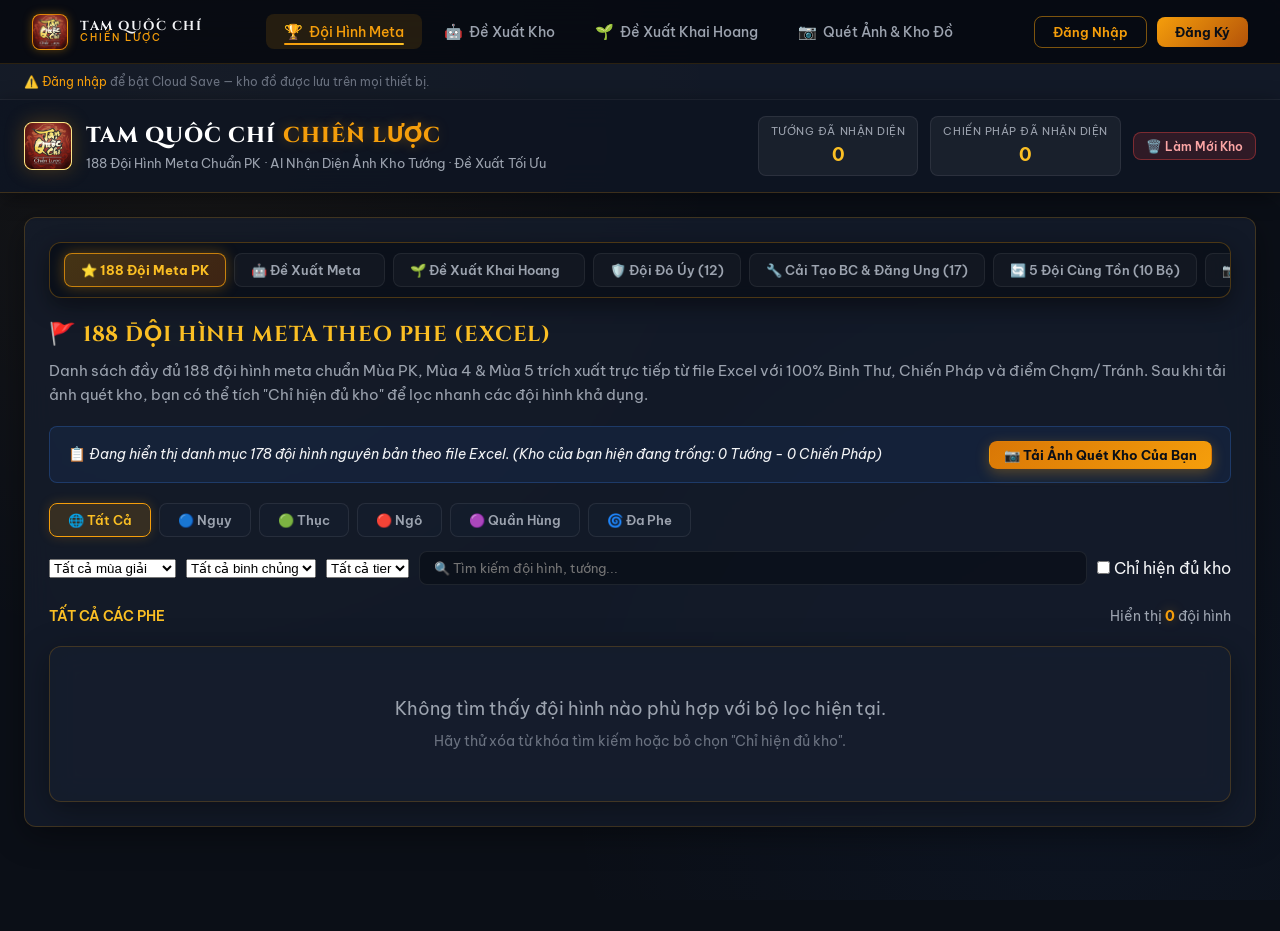
==== commit cc513957: "feat: synchronize web interface, 12-sheet Excel database, team categories & season filters" ====
--- a/static/tools.html
+++ b/static/tools.html
@@ -9,9 +9,9 @@
   <link rel="preconnect" href="https://fonts.gstatic.com" crossorigin>
   <link href="https://fonts.googleapis.com/css2?family=Be+Vietnam+Pro:wght@300;400;500;600;700;800&family=Cinzel:wght@700;900&display=swap" rel="stylesheet">
   <link rel="icon" type="image/jpeg" href="/anh/tamquocchi.jpg">
-  <link rel="stylesheet" href="css/style.css?v=8">
-  <link rel="stylesheet" href="css/navbar.css?v=8">
-  <link rel="stylesheet" href="css/auth.css?v=8">
+  <link rel="stylesheet" href="css/style.css?v=22">
+  <link rel="stylesheet" href="css/navbar.css?v=22">
+  <link rel="stylesheet" href="css/auth.css?v=22">
   <style>
     body { padding-top: 64px; }
     .cloud-sync-bar-wrap {
@@ -40,15 +40,18 @@
   </a>
 
   <div class="nav-links">
-    <button class="nav-link active" id="navbar-link-factions" onclick="switchTab('tab-factions')"><span class="nav-link-icon">🚩</span>175 Đội (Excel)</button>
-    <button class="nav-link" id="navbar-link-upload" onclick="switchTab('tab-upload')"><span class="nav-link-icon">📷</span>Tải Ảnh Quét</button>
-    <button class="nav-link" id="navbar-link-recommend" onclick="switchTab('tab-recommend')"><span class="nav-link-icon">🏆</span>Đề Xuất Team Meta</button>
+    <button class="nav-link active" id="navbar-link-factions" onclick="switchTab('tab-factions')"><span class="nav-link-icon">🏆</span>Đội Hình Meta</button>
+    <button class="nav-link" id="navbar-link-recommend" onclick="switchTab('tab-recommend')"><span class="nav-link-icon">🤖</span>Đề Xuất Kho</button>
     <button class="nav-link" id="navbar-link-starter" onclick="switchTab('tab-starter')"><span class="nav-link-icon">🌱</span>Đề Xuất Khai Hoang</button>
-    <button class="nav-link" id="navbar-link-inventory" onclick="switchTab('tab-inventory')"><span class="nav-link-icon">⚔️</span>Kho Tướng &amp; CP</button>
-    <button class="nav-link nav-reset-btn" id="navbar-link-reset" onclick="resetInventoryData()" title="Làm mới kho về 0 (Xóa dữ liệu cũ)"><span class="nav-link-icon">🗑️</span>Làm Mới</button>
+    <button class="nav-link" id="navbar-link-upload" onclick="switchTab('tab-upload')"><span class="nav-link-icon">📷</span>Quét Ảnh &amp; Kho Đồ</button>
   </div>
 
   <div class="nav-auth" id="nav-auth-section">
+    <button class="nav-inv-pill" id="navbar-inv-pill" onclick="switchTab('tab-inventory')" title="Xem kho tướng và chiến pháp đã nhận diện">
+      <span class="pill-dot"></span>
+      <span><strong id="nav-gen-count">0</strong> Tướng &bull; <strong id="nav-tac-count">0</strong> CP</span>
+    </button>
+    <button class="nav-reset-pill" id="navbar-link-reset" onclick="resetInventoryData()" title="Làm mới kho về 0 (Xóa dữ liệu cũ)">🗑️</button>
     <button class="nav-btn-login" onclick="openAuthModal('login')">Đăng Nhập</button>
     <button class="nav-btn-register" onclick="openAuthModal('register')">Đăng Ký</button>
   </div>
@@ -72,7 +75,7 @@
         <div class="brand-seal" style="width:48px;height:48px;min-width:48px;max-width:48px;min-height:48px;max-height:48px;overflow:hidden;border-radius:8px;flex-shrink:0"><img src="/anh/tamquocchi.jpg" alt="Logo" class="brand-seal-img" style="width:48px;height:48px;max-width:48px;max-height:48px;object-fit:cover;border-radius:8px;display:block"></div>
         <div class="brand-info">
           <h1>TAM QUỐC CHÍ <span class="accent-text">CHIẾN LƯỢC</span></h1>
-          <p class="tagline">175 Đội Hình Excel &middot; Nhận Diện Ảnh AI &middot; Đề Xuất Team Meta &amp; Khai Hoang</p>
+          <p class="tagline">188 Đội Hình Meta Chuẩn PK &middot; AI Nhận Diện Ảnh Kho Tướng &middot; Đề Xuất Tối Ưu</p>
         </div>
       </div>
 
@@ -90,42 +93,29 @@
         </button>
       </div>
     </div>
-
-    <!-- MAIN NAVIGATION TABS -->
-    <nav class="nav-tabs">
-      <div class="nav-container">
-        <button class="nav-tab active" data-tab="tab-factions" id="nav-btn-factions">
-          <span class="tab-icon">🚩</span> 175 Đội Hình Theo Phe (Excel)
-          <span class="tab-badge" id="factions-nav-badge" style="background: linear-gradient(135deg, #d97706, #b45309);">175 Đội</span>
-        </button>
-        <button class="nav-tab" data-tab="tab-upload" id="nav-btn-upload">
-          <span class="tab-icon">📷</span> Tải Ảnh &amp; Nhận Diện AI
-        </button>
-        <button class="nav-tab" data-tab="tab-recommend" id="nav-btn-recommend">
-          <span class="tab-icon">🏆</span> Đề Xuất Team Meta
-          <span class="tab-badge" id="recommend-badge">0 Đội</span>
-        </button>
-        <button class="nav-tab" data-tab="tab-starter" id="nav-btn-starter">
-          <span class="tab-icon">🌱</span> Đề Xuất Khai Hoang
-          <span class="tab-badge" id="starter-nav-badge" style="background: linear-gradient(135deg, #10b981, #059669);">0 Đội</span>
-        </button>
-        <button class="nav-tab" data-tab="tab-inventory" id="nav-btn-inventory">
-          <span class="tab-icon">⚔️</span> Kho Tướng &amp; Chiến Pháp
-          <span class="tab-counter" id="inventory-counter">0</span>
-        </button>
-      </div>
-    </nav>
   </header>
 
   <!-- MAIN APPLICATION BODY -->
   <main class="main-content">
 
-    <!-- TAB 1: 175 ĐỘI HÌNH THEO PHE (EXCEL) — MÀN HÌNH ĐẦU TIÊN MẶC ĐỊNH -->
+    <!-- TAB 1: 188 ĐỘI HÌNH THEO PHE (EXCEL) — MÀN HÌNH ĐẦU TIÊN MẶC ĐỊNH -->
     <section class="tab-panel active" id="tab-factions">
       <div class="card panel-card">
-        <div class="section-title-wrap">
-          <h2>🚩 175 ĐỘI HÌNH META THEO PHE (EXCEL)</h2>
-          <p class="section-desc">Danh sách đầy đủ 175+ đội hình meta theo từng phe trích xuất từ file Excel chuẩn Mùa PK. Sau khi tải ảnh quét kho, bạn có thể tích "Chỉ hiện đủ kho" để lọc nhanh các đội hình khả dụng.</p>
+        <!-- Unified Quick Switcher -->
+        <div class="team-category-switcher">
+          <button class="cat-pill active" data-tab="tab-factions" onclick="switchTab('tab-factions')">⭐ 188 Đội Meta PK</button>
+          <button class="cat-pill" data-tab="tab-recommend" onclick="switchTab('tab-recommend')">🤖 Đề Xuất Meta <span class="badge-rec-meta"></span></button>
+          <button class="cat-pill" data-tab="tab-starter" onclick="switchTab('tab-starter')">🌱 Đề Xuất Khai Hoang <span class="badge-rec-starter"></span></button>
+          <button class="cat-pill" data-tab="tab-do-uy" onclick="switchTab('tab-do-uy')">🛡️ Đội Đô Úy (12)</button>
+          <button class="cat-pill" data-tab="tab-cai-tao" onclick="switchTab('tab-cai-tao')">🔧 Cải Tạo BC &amp; Đăng Ung (17)</button>
+          <button class="cat-pill" data-tab="tab-cung-ton" onclick="switchTab('tab-cung-ton')">🔄 5 Đội Cùng Tồn (10 Bộ)</button>
+          <button class="cat-pill" data-tab="tab-upload" onclick="switchTab('tab-upload')">📷 Quét Ảnh AI</button>
+          <button class="cat-pill" data-tab="tab-inventory" onclick="switchTab('tab-inventory')">⚔️ Kho Tướng &amp; CP</button>
+        </div>
+
+        <div class="section-title-wrap">
+          <h2>🚩 188 ĐỘI HÌNH META THEO PHE (EXCEL)</h2>
+          <p class="section-desc">Danh sách đầy đủ 188 đội hình meta chuẩn Mùa PK, Mùa 4 &amp; Mùa 5 trích xuất trực tiếp từ file Excel với 100% Binh Thư, Chiến Pháp và điểm Chạm/Tránh. Sau khi tải ảnh quét kho, bạn có thể tích "Chỉ hiện đủ kho" để lọc nhanh các đội hình khả dụng.</p>
         </div>
 
         <div id="factions-inventory-status"></div>
@@ -140,6 +130,12 @@
             <button class="faction-mega-tab" data-faction="Tam Thế">🌀 Đa Phe</button>
           </div>
           <div class="faction-sub-filters">
+            <select id="faction-filter-season" class="filter-select">
+              <option value="All">Tất cả mùa giải</option>
+              <option value="PK">Mùa PK (176 đội)</option>
+              <option value="Mùa 4">Mùa 4 (6 đội)</option>
+              <option value="Mùa 5">Mùa 5 (6 đội)</option>
+            </select>
             <select id="faction-filter-troop" class="filter-select">
               <option value="All">Tất cả binh chủng</option>
               <option value="Kỵ">Kỵ</option>
@@ -170,9 +166,117 @@
       </div>
     </section>
 
-    <!-- TAB 2: TRANG TẢI ẢNH NHẬN DIỆN (UP HÌNH) -->
+    <!-- TAB 2: TEAM ĐÔ ÚY -->
+    <section class="tab-panel" id="tab-do-uy">
+      <div class="card panel-card">
+        <div class="team-category-switcher">
+          <button class="cat-pill" data-tab="tab-factions" onclick="switchTab('tab-factions')">⭐ 188 Đội Meta PK</button>
+          <button class="cat-pill" data-tab="tab-recommend" onclick="switchTab('tab-recommend')">🤖 Đề Xuất Meta <span class="badge-rec-meta"></span></button>
+          <button class="cat-pill" data-tab="tab-starter" onclick="switchTab('tab-starter')">🌱 Đề Xuất Khai Hoang <span class="badge-rec-starter"></span></button>
+          <button class="cat-pill active" data-tab="tab-do-uy" onclick="switchTab('tab-do-uy')">🛡️ Đội Đô Úy (12)</button>
+          <button class="cat-pill" data-tab="tab-cai-tao" onclick="switchTab('tab-cai-tao')">🔧 Cải Tạo BC &amp; Đăng Ung (17)</button>
+          <button class="cat-pill" data-tab="tab-cung-ton" onclick="switchTab('tab-cung-ton')">🔄 5 Đội Cùng Tồn (10 Bộ)</button>
+          <button class="cat-pill" data-tab="tab-upload" onclick="switchTab('tab-upload')">📷 Quét Ảnh AI</button>
+          <button class="cat-pill" data-tab="tab-inventory" onclick="switchTab('tab-inventory')">⚔️ Kho Tướng &amp; CP</button>
+        </div>
+
+        <div class="section-title-wrap">
+          <h2>🛡️ TEAM ĐÔ ÚY — HƯỚNG DẪN ĐẦU TƯ TEAM</h2>
+          <p class="section-desc">Danh sách 12 đội hình Team Đô Úy được biên soạn từ kinh nghiệm người chơi. Dựa trên tính tham khảo, không xài tuyệt kỹ. Nếu có tuyệt kỹ sẽ mạnh hơn.</p>
+        </div>
+        <div style="margin: 14px 0 18px; font-size: 14px; color: var(--text-muted); display:flex; justify-content:space-between; align-items:center; flex-wrap:wrap; gap:8px">
+          <span style="font-weight:600; color:#a78bfa">TEAM ĐÔ ÚY</span>
+          <span>Hiển thị <strong id="do-uy-count" class="accent-text">0</strong> đội hình</span>
+        </div>
+        <div id="do-uy-teams-grid" class="faction-teams-grid"></div>
+      </div>
+    </section>
+
+    <!-- TAB 3: CẢI TẠO BINH CHỦNG & LỆNH ĐĂNG UNG -->
+    <section class="tab-panel" id="tab-cai-tao">
+      <div class="card panel-card">
+        <div class="team-category-switcher">
+          <button class="cat-pill" data-tab="tab-factions" onclick="switchTab('tab-factions')">⭐ 188 Đội Meta PK</button>
+          <button class="cat-pill" data-tab="tab-recommend" onclick="switchTab('tab-recommend')">🤖 Đề Xuất Meta <span class="badge-rec-meta"></span></button>
+          <button class="cat-pill" data-tab="tab-starter" onclick="switchTab('tab-starter')">🌱 Đề Xuất Khai Hoang <span class="badge-rec-starter"></span></button>
+          <button class="cat-pill" data-tab="tab-do-uy" onclick="switchTab('tab-do-uy')">🛡️ Đội Đô Úy (12)</button>
+          <button class="cat-pill active" data-tab="tab-cai-tao" onclick="switchTab('tab-cai-tao')">🔧 Cải Tạo BC &amp; Đăng Ung (17)</button>
+          <button class="cat-pill" data-tab="tab-cung-ton" onclick="switchTab('tab-cung-ton')">🔄 5 Đội Cùng Tồn (10 Bộ)</button>
+          <button class="cat-pill" data-tab="tab-upload" onclick="switchTab('tab-upload')">📷 Quét Ảnh AI</button>
+          <button class="cat-pill" data-tab="tab-inventory" onclick="switchTab('tab-inventory')">⚔️ Kho Tướng &amp; CP</button>
+        </div>
+
+        <div class="section-title-wrap">
+          <h2>🔧 TIẾN CỬ ĐỘI HÌNH CẢI TẠO BINH CHỦNG &amp; LỆNH ĐĂNG UNG</h2>
+          <p class="section-desc">17 đội hình đặc biệt vận dụng cơ chế Cải Tạo Binh Chủng và Lệnh Đăng Ung từ file Excel. Tối ưu hóa chuyển đổi binh chủng S, mở khóa các chiến thuật đỉnh cao.</p>
+        </div>
+
+        <div class="faction-filter-panel">
+          <div class="faction-mega-tabs" id="cai-tao-tabs">
+            <button class="faction-mega-tab active" data-section="All" id="cai-tao-tab-all" onclick="filterCaiTaoSection('All')">🌐 Tất Cả (17 Đội)</button>
+            <button class="faction-mega-tab" data-section="Cải Tạo Binh Chủng" id="cai-tao-tab-ct" onclick="filterCaiTaoSection('Cải Tạo Binh Chủng')">🛠️ Cải Tạo Binh Chủng (14 Đội)</button>
+            <button class="faction-mega-tab" data-section="Lệnh Đăng Ung" id="cai-tao-tab-du" onclick="filterCaiTaoSection('Lệnh Đăng Ung')">📜 Lệnh Đăng Ung (3 Đội)</button>
+          </div>
+          <div class="faction-sub-filters">
+            <input type="text" id="cai-tao-search" class="inv-search-input" placeholder="🔍 Tìm kiếm tướng, chiến pháp cải tạo..." oninput="filterCaiTaoSearch(this.value)">
+          </div>
+        </div>
+
+        <div style="margin: 14px 0 18px; font-size: 14px; color: var(--text-muted); display:flex; justify-content:space-between; align-items:center; flex-wrap:wrap; gap:8px">
+          <span style="font-weight:600; color:#38bdf8">ĐỘI HÌNH CẢI TẠO &amp; ĐĂNG UNG</span>
+          <span>Hiển thị <strong id="cai-tao-count" class="accent-text">0</strong> đội hình</span>
+        </div>
+
+        <div id="cai-tao-teams-grid" class="faction-teams-grid"></div>
+      </div>
+    </section>
+
+    <!-- TAB 4: ĐỘI HÌNH CÙNG TỒN (COEXISTING PORTFOLIOS) -->
+    <section class="tab-panel" id="tab-cung-ton">
+      <div class="card panel-card">
+        <div class="team-category-switcher">
+          <button class="cat-pill" data-tab="tab-factions" onclick="switchTab('tab-factions')">⭐ 188 Đội Meta PK</button>
+          <button class="cat-pill" data-tab="tab-recommend" onclick="switchTab('tab-recommend')">🤖 Đề Xuất Meta <span class="badge-rec-meta"></span></button>
+          <button class="cat-pill" data-tab="tab-starter" onclick="switchTab('tab-starter')">🌱 Đề Xuất Khai Hoang <span class="badge-rec-starter"></span></button>
+          <button class="cat-pill" data-tab="tab-do-uy" onclick="switchTab('tab-do-uy')">🛡️ Đội Đô Úy (12)</button>
+          <button class="cat-pill" data-tab="tab-cai-tao" onclick="switchTab('tab-cai-tao')">🔧 Cải Tạo BC &amp; Đăng Ung (17)</button>
+          <button class="cat-pill active" data-tab="tab-cung-ton" onclick="switchTab('tab-cung-ton')">🔄 5 Đội Cùng Tồn (10 Bộ)</button>
+          <button class="cat-pill" data-tab="tab-upload" onclick="switchTab('tab-upload')">📷 Quét Ảnh AI</button>
+          <button class="cat-pill" data-tab="tab-inventory" onclick="switchTab('tab-inventory')">⚔️ Kho Tướng &amp; CP</button>
+        </div>
+
+        <div class="section-title-wrap">
+          <h2>🔄 CÁC BỘ ĐỘI HÌNH CÙNG TỒN TẠI (5 - 8 ĐỘI KHÔNG TRÙNG CHIẾN PHÁP)</h2>
+          <p class="section-desc">Trích xuất trực tiếp từ các sheet "Team Cùng Tồn" và "nhiều Team cùng tồn tại" trong file Excel. Các bộ khung 5-8 đội phối hợp ra trận không trùng chiến pháp, kèm đội hình tiến cử Khai Hoang, Binh Thư và điểm cộng thuộc tính.</p>
+        </div>
+
+        <!-- Portfolio set selector buttons -->
+        <div class="portfolio-set-selector" id="cung-ton-sets-bar" style="display:flex;gap:8px;overflow-x:auto;padding-bottom:12px;margin-bottom:16px;border-bottom:1px solid rgba(255,255,255,0.08)">
+        </div>
+
+        <!-- Portfolio set header info (Description & Starter recommendation) -->
+        <div id="cung-ton-set-info" style="margin-bottom:20px"></div>
+
+        <!-- Portfolio teams container -->
+        <div id="cung-ton-teams-container"></div>
+      </div>
+    </section>
+
+    <!-- TAB 5: TRANG TẢI ẢNH NHẬN DIỆN (UP HÌNH) -->
     <section class="tab-panel" id="tab-upload">
       <div class="card panel-card">
+        <div class="team-category-switcher">
+          <button class="cat-pill" data-tab="tab-factions" onclick="switchTab('tab-factions')">⭐ 188 Đội Meta PK</button>
+          <button class="cat-pill" data-tab="tab-recommend" onclick="switchTab('tab-recommend')">🤖 Đề Xuất Meta <span class="badge-rec-meta"></span></button>
+          <button class="cat-pill" data-tab="tab-starter" onclick="switchTab('tab-starter')">🌱 Đề Xuất Khai Hoang <span class="badge-rec-starter"></span></button>
+          <button class="cat-pill" data-tab="tab-do-uy" onclick="switchTab('tab-do-uy')">🛡️ Đội Đô Úy (12)</button>
+          <button class="cat-pill" data-tab="tab-cai-tao" onclick="switchTab('tab-cai-tao')">🔧 Cải Tạo BC &amp; Đăng Ung (17)</button>
+          <button class="cat-pill" data-tab="tab-cung-ton" onclick="switchTab('tab-cung-ton')">🔄 5 Đội Cùng Tồn (10 Bộ)</button>
+          <button class="cat-pill active" data-tab="tab-upload" onclick="switchTab('tab-upload')">📷 Quét Ảnh AI</button>
+          <button class="cat-pill" data-tab="tab-inventory" onclick="switchTab('tab-inventory')">⚔️ Kho Tướng &amp; CP</button>
+          <span id="upload-sub-gen-count" style="display:none">0</span>
+          <span id="upload-sub-tac-count" style="display:none">0</span>
+        </div>
         <div class="section-title-wrap">
           <h2>📸 TẢI ẢNH CHỤP MÀN HÌNH GAME (UP HÌNH)</h2>
           <p class="section-desc">Hỗ trợ tải nhiều ảnh chụp màn hình kho Tướng hoặc kho Chiến Pháp. AI sẽ tự động phân tích và trích xuất danh sách sở hữu làm dữ liệu để đề xuất Team Meta và Team Khai Hoang.</p>
@@ -223,6 +327,17 @@
     <!-- TAB 3: ĐỀ XUẤT TEAM META (DỰA TRÊN DỮ LIỆU TỪ ẢNH) -->
     <section class="tab-panel" id="tab-recommend">
       <div class="card panel-card">
+        <div class="team-category-switcher">
+          <button class="cat-pill" data-tab="tab-factions" onclick="switchTab('tab-factions')">⭐ 188 Đội Meta PK</button>
+          <button class="cat-pill active" data-tab="tab-recommend" onclick="switchTab('tab-recommend')">🤖 Đề Xuất Meta <span class="badge-rec-meta"></span></button>
+          <button class="cat-pill" data-tab="tab-starter" onclick="switchTab('tab-starter')">🌱 Đề Xuất Khai Hoang <span class="badge-rec-starter"></span></button>
+          <button class="cat-pill" data-tab="tab-do-uy" onclick="switchTab('tab-do-uy')">🛡️ Đội Đô Úy (12)</button>
+          <button class="cat-pill" data-tab="tab-cai-tao" onclick="switchTab('tab-cai-tao')">🔧 Cải Tạo BC &amp; Đăng Ung (17)</button>
+          <button class="cat-pill" data-tab="tab-cung-ton" onclick="switchTab('tab-cung-ton')">🔄 5 Đội Cùng Tồn (10 Bộ)</button>
+          <button class="cat-pill" data-tab="tab-upload" onclick="switchTab('tab-upload')">📷 Quét Ảnh AI</button>
+          <button class="cat-pill" data-tab="tab-inventory" onclick="switchTab('tab-inventory')">⚔️ Kho Tướng &amp; CP</button>
+          <span id="rec-meta-count" style="display:none">0</span>
+        </div>
         <div class="section-title-wrap">
           <h2>🏆 ĐỀ XUẤT TEAM META (DỰA TRÊN DỮ LIỆU ẢNH)</h2>
           <p class="section-desc">Hệ thống so khớp kho tướng &amp; chiến pháp (nhận diện từ ảnh bạn vừa tải lên) với toàn bộ 175 đội hình meta, tính toán % tương thích và đề xuất các đội T0/T1 mạnh nhất bạn có thể xuất trận.</p>
@@ -280,6 +395,20 @@
     <!-- TAB 4: ĐỀ XUẤT TEAM KHAI HOANG (MỞ ĐẤT) (DỰA TRÊN DỮ LIỆU ẢNH) -->
     <section class="tab-panel" id="tab-starter">
       <div class="card panel-card">
+        <div class="team-category-switcher">
+          <button class="cat-pill" data-tab="tab-factions" onclick="switchTab('tab-factions')">⭐ 188 Đội Meta PK</button>
+          <button class="cat-pill" data-tab="tab-recommend" onclick="switchTab('tab-recommend')">🤖 Đề Xuất Meta <span class="badge-rec-meta"></span></button>
+          <button class="cat-pill active" data-tab="tab-starter" onclick="switchTab('tab-starter')">🌱 Đề Xuất Khai Hoang <span class="badge-rec-starter"></span></button>
+          <button class="cat-pill" data-tab="tab-do-uy" onclick="switchTab('tab-do-uy')">🛡️ Đội Đô Úy (12)</button>
+          <button class="cat-pill" data-tab="tab-cai-tao" onclick="switchTab('tab-cai-tao')">🔧 Cải Tạo BC &amp; Đăng Ung (17)</button>
+          <button class="cat-pill" data-tab="tab-cung-ton" onclick="switchTab('tab-cung-ton')">🔄 5 Đội Cùng Tồn (10 Bộ)</button>
+          <button class="cat-pill" data-tab="tab-upload" onclick="switchTab('tab-upload')">📷 Quét Ảnh AI</button>
+          <button class="cat-pill" data-tab="tab-inventory" onclick="switchTab('tab-inventory')">⚔️ Kho Tướng &amp; CP</button>
+          <span id="rec-starter-count" style="display:none">15</span>
+          <span id="rec-meta-count-2" style="display:none">0</span>
+          <span id="rec-starter-count-2" style="display:none">15</span>
+        </div>
+
         <div class="section-title-wrap">
           <h2>🌱 ĐỀ XUẤT TEAM KHAI HOANG (MỞ ĐẤT)</h2>
           <p class="section-desc">Đề xuất các đội hình chuyên dụng cho Khai Hoang (mở đất đầu mùa) dựa trên tướng &amp; chiến pháp nhận diện từ ảnh. Kèm cẩm nang đánh Mỏ 4-5-6-7 và đội hình thám thính quái.</p>
@@ -330,6 +459,17 @@
     <!-- TAB 5: KHO TƯỚNG & CHIẾN PHÁP (KIỂM TRA DỮ LIỆU) -->
     <section class="tab-panel" id="tab-inventory">
       <div class="card panel-card">
+        <div class="team-category-switcher">
+          <button class="cat-pill" data-tab="tab-factions" onclick="switchTab('tab-factions')">⭐ 188 Đội Meta PK</button>
+          <button class="cat-pill" data-tab="tab-recommend" onclick="switchTab('tab-recommend')">🤖 Đề Xuất Meta <span class="badge-rec-meta"></span></button>
+          <button class="cat-pill" data-tab="tab-starter" onclick="switchTab('tab-starter')">🌱 Đề Xuất Khai Hoang <span class="badge-rec-starter"></span></button>
+          <button class="cat-pill" data-tab="tab-do-uy" onclick="switchTab('tab-do-uy')">🛡️ Đội Đô Úy (12)</button>
+          <button class="cat-pill" data-tab="tab-cai-tao" onclick="switchTab('tab-cai-tao')">🔧 Cải Tạo BC &amp; Đăng Ung (17)</button>
+          <button class="cat-pill" data-tab="tab-cung-ton" onclick="switchTab('tab-cung-ton')">🔄 5 Đội Cùng Tồn (10 Bộ)</button>
+          <button class="cat-pill" data-tab="tab-upload" onclick="switchTab('tab-upload')">📷 Quét Ảnh AI</button>
+          <button class="cat-pill active" data-tab="tab-inventory" onclick="switchTab('tab-inventory')">⚔️ Kho Tướng &amp; CP</button>
+        </div>
+
         <div class="section-title-wrap">
           <h2>⚔️ KHO TƯỚNG &amp; CHIẾN PHÁP ĐÃ NHẬN DIỆN</h2>
           <p class="section-desc">Xem và kiểm tra danh sách tướng và chiến pháp đã được AI trích xuất từ ảnh chụp, hoặc tích chọn bổ sung thủ công.</p>
@@ -427,8 +567,8 @@
   </div>
 </div>
 
-<script src="js/auth.js"></script>
-<script src="js/app.js"></script>
+<script src="js/auth.js?v=22"></script>
+<script src="js/app.js?v=22"></script>
 
 <!-- AI TEAM ANALYZER MODAL -->
 <div class="ai-analyze-overlay" id="ai-analyze-overlay">
--- a/static/css/style.css
+++ b/static/css/style.css
@@ -1210,6 +1210,54 @@
   font-size: 0.72rem;
   color: var(--text-dim);
   margin-top: 0.5rem;
+}
+
+/* Binh Thư Styling */
+.slot-binh-thu-box {
+  margin-top: 0.65rem;
+  padding: 6px 10px;
+  background: rgba(245, 158, 11, 0.08);
+  border: 1px dashed rgba(245, 158, 11, 0.35);
+  border-radius: 6px;
+}
+
+.binh-thu-label {
+  font-size: 0.72rem;
+  color: #fbbf24;
+  font-weight: 700;
+  margin-bottom: 4px;
+  display: flex;
+  align-items: center;
+  gap: 4px;
+  text-transform: uppercase;
+  letter-spacing: 0.5px;
+}
+
+.binh-thu-pills-row {
+  display: flex;
+  gap: 5px;
+  flex-wrap: wrap;
+}
+
+.binh-thu-pill {
+  font-size: 0.73rem;
+  padding: 2px 8px;
+  border-radius: 4px;
+  font-weight: 500;
+  white-space: nowrap;
+}
+
+.binh-thu-pill.main-tome {
+  background: rgba(217, 119, 6, 0.3);
+  color: #fde68a;
+  border: 1px solid rgba(245, 158, 11, 0.5);
+  font-weight: 700;
+}
+
+.binh-thu-pill.sub-tome {
+  background: rgba(255, 255, 255, 0.06);
+  color: #e2e8f0;
+  border: 1px solid rgba(255, 255, 255, 0.12);
 }
 
 /* Tactical Insights */
@@ -2167,3 +2215,205 @@
   border: 1px solid var(--border-subtle);
 }
 
+/* =========================================================
+   CẢI TẠO BINH CHỦNG & ĐỘI HÌNH CÙNG TỒN STYLES
+   ========================================================= */
+
+.cai-tao-card {
+  border-top: 3px solid #0ea5e9;
+  background: rgba(18, 26, 40, 0.8);
+  border-radius: 12px;
+  border: 1px solid rgba(14, 165, 233, 0.2);
+  transition: transform 0.2s, box-shadow 0.2s;
+}
+
+.cai-tao-card:hover {
+  transform: translateY(-2px);
+  box-shadow: 0 8px 24px rgba(14, 165, 233, 0.15);
+  border-color: rgba(14, 165, 233, 0.4);
+}
+
+.cai-tao-card.section-dang-ung {
+  border-top-color: #f59e0b;
+  border-color: rgba(245, 158, 11, 0.25);
+}
+
+.cai-tao-card.section-dang-ung:hover {
+  box-shadow: 0 8px 24px rgba(245, 158, 11, 0.2);
+  border-color: rgba(245, 158, 11, 0.5);
+}
+
+/* Portfolio set selector */
+.portfolio-set-btn {
+  padding: 8px 18px;
+  border-radius: 8px;
+  background: rgba(255, 255, 255, 0.04);
+  border: 1px solid rgba(255, 255, 255, 0.1);
+  color: #d1d5db;
+  font-family: inherit;
+  font-size: 13.5px;
+  font-weight: 600;
+  cursor: pointer;
+  white-space: nowrap;
+  transition: all 0.2s ease;
+}
+
+.portfolio-set-btn:hover {
+  background: rgba(16, 185, 129, 0.1);
+  color: #34d399;
+  border-color: rgba(16, 185, 129, 0.3);
+}
+
+.portfolio-set-btn.active {
+  background: linear-gradient(135deg, rgba(16, 185, 129, 0.25), rgba(5, 150, 105, 0.25));
+  color: #10b981;
+  border-color: #10b981;
+  box-shadow: 0 0 12px rgba(16, 185, 129, 0.2);
+}
+
+/* Coexisting starter banner */
+.cung-ton-starter-banner {
+  background: linear-gradient(135deg, rgba(245, 158, 11, 0.12), rgba(180, 83, 9, 0.08));
+  border: 1px solid rgba(245, 158, 11, 0.35);
+  border-radius: 10px;
+  padding: 14px 18px;
+  margin-bottom: 20px;
+}
+
+.cung-ton-starter-title {
+  font-size: 14px;
+  font-weight: 700;
+  color: #fbbf24;
+  display: flex;
+  align-items: center;
+  gap: 8px;
+  margin-bottom: 6px;
+}
+
+.cung-ton-starter-content {
+  font-size: 13px;
+  color: #e5e7eb;
+  line-height: 1.6;
+  white-space: pre-line;
+}
+
+/* Coexisting teams grid */
+.cung-ton-teams-grid {
+  display: grid;
+  grid-template-columns: repeat(auto-fill, minmax(360px, 1fr));
+  gap: 18px;
+}
+
+.cung-ton-team-card {
+  background: rgba(22, 30, 46, 0.85);
+  border: 1px solid rgba(255, 255, 255, 0.08);
+  border-radius: 12px;
+  padding: 16px;
+  transition: all 0.2s;
+  display: flex;
+  flex-direction: column;
+  justify-content: space-between;
+}
+
+.cung-ton-team-card:hover {
+  transform: translateY(-2px);
+  border-color: rgba(16, 185, 129, 0.4);
+  box-shadow: 0 8px 24px rgba(0, 0, 0, 0.4);
+}
+
+.cung-ton-card-header {
+  display: flex;
+  justify-content: space-between;
+  align-items: center;
+  padding-bottom: 12px;
+  border-bottom: 1px solid rgba(255, 255, 255, 0.06);
+  margin-bottom: 12px;
+}
+
+.cung-ton-team-title {
+  font-size: 15px;
+  font-weight: 700;
+  color: #f3f4f6;
+}
+
+.stat-point-pill {
+  display: inline-flex;
+  align-items: center;
+  gap: 4px;
+  padding: 3px 8px;
+  background: rgba(56, 189, 248, 0.12);
+  color: #38bdf8;
+  border: 1px solid rgba(56, 189, 248, 0.25);
+  border-radius: 4px;
+  font-size: 11px;
+  font-weight: 600;
+  margin-top: 4px;
+}
+
+/* =========================================================
+   AI TEAM ANALYZER MODAL
+   ========================================================= */
+
+.ai-analyze-overlay {
+  position: fixed;
+  inset: 0;
+  background: rgba(0, 0, 0, 0.78);
+  backdrop-filter: blur(8px);
+  -webkit-backdrop-filter: blur(8px);
+  z-index: 10000;
+  display: none;
+  align-items: center;
+  justify-content: center;
+  padding: 20px;
+}
+
+.ai-analyze-overlay.active {
+  display: flex !important;
+}
+
+.ai-analyze-modal {
+  background: #111827;
+  border: 1px solid rgba(245, 158, 11, 0.3);
+  box-shadow: 0 20px 50px rgba(0, 0, 0, 0.8), 0 0 30px rgba(245, 158, 11, 0.15);
+  border-radius: 16px;
+  width: 100%;
+  max-width: 600px;
+  max-height: 85vh;
+  overflow-y: auto;
+  position: relative;
+  padding: 24px;
+}
+
+.ai-analyze-modal-header {
+  display: flex;
+  align-items: center;
+  gap: 12px;
+  margin-bottom: 20px;
+  padding-bottom: 14px;
+  border-bottom: 1px solid rgba(255, 255, 255, 0.08);
+}
+
+.ai-analyze-modal-icon {
+  font-size: 28px;
+}
+
+.ai-analyze-close {
+  position: absolute;
+  top: 18px;
+  right: 18px;
+  background: none;
+  border: none;
+  color: #9ca3af;
+  font-size: 20px;
+  cursor: pointer;
+  padding: 4px 8px;
+  border-radius: 6px;
+  transition: all 0.15s;
+}
+
+.ai-analyze-close:hover {
+  color: #fff;
+  background: rgba(255, 255, 255, 0.1);
+}
+
+
--- a/static/css/navbar.css
+++ b/static/css/navbar.css
@@ -337,6 +337,132 @@
   transition: all 0.2s;
 }
 
+/* Live Inventory Pill in Navbar */
+.nav-inv-pill {
+  display: inline-flex;
+  align-items: center;
+  gap: 8px;
+  background: rgba(16, 185, 129, 0.1);
+  border: 1px solid rgba(16, 185, 129, 0.35);
+  color: #34d399;
+  font-family: 'Be Vietnam Pro', sans-serif;
+  font-size: 12.5px;
+  font-weight: 600;
+  padding: 6px 14px;
+  border-radius: 20px;
+  cursor: pointer;
+  transition: all 0.2s ease;
+  white-space: nowrap;
+}
+
+.nav-inv-pill:hover {
+  background: rgba(16, 185, 129, 0.2);
+  border-color: #34d399;
+  box-shadow: 0 0 12px rgba(16, 185, 129, 0.3);
+  transform: translateY(-1px);
+}
+
+.nav-inv-pill .pill-dot {
+  width: 7px;
+  height: 7px;
+  background: #10b981;
+  border-radius: 50%;
+  box-shadow: 0 0 8px #10b981;
+  animation: pulse-dot 2s infinite;
+}
+
+@keyframes pulse-dot {
+  0%, 100% { opacity: 1; transform: scale(1); }
+  50% { opacity: 0.5; transform: scale(0.85); }
+}
+
+.nav-reset-pill {
+  background: rgba(239, 68, 68, 0.08);
+  border: 1px solid rgba(239, 68, 68, 0.3);
+  color: #f87171;
+  border-radius: 8px;
+  padding: 6px 10px;
+  font-size: 13px;
+  cursor: pointer;
+  transition: all 0.2s ease;
+}
+
+.nav-reset-pill:hover {
+  background: rgba(239, 68, 68, 0.2);
+  border-color: #ef4444;
+  color: #fca5a5;
+  box-shadow: 0 0 10px rgba(239, 68, 68, 0.3);
+}
+
+/* Category Switcher Pill Bar across all Team Catalogs */
+.team-category-switcher {
+  position: sticky;
+  top: 64px;
+  z-index: 100;
+  display: flex;
+  align-items: center;
+  gap: 8px;
+  padding: 10px 14px;
+  background: rgba(11, 16, 26, 0.95);
+  backdrop-filter: blur(16px);
+  -webkit-backdrop-filter: blur(16px);
+  border: 1px solid rgba(245, 158, 11, 0.28);
+  border-radius: 12px;
+  margin-bottom: 20px;
+  overflow-x: auto;
+  scrollbar-width: none;
+  box-shadow: 0 8px 24px rgba(0,0,0,0.45);
+}
+
+.team-category-switcher::-webkit-scrollbar { display: none; }
+
+.team-category-switcher .cat-pill {
+  display: inline-flex;
+  align-items: center;
+  gap: 6px;
+  padding: 8px 16px;
+  border-radius: 8px;
+  font-family: 'Be Vietnam Pro', sans-serif;
+  font-size: 13px;
+  font-weight: 600;
+  color: #9ca3af;
+  background: rgba(255, 255, 255, 0.03);
+  border: 1px solid rgba(255, 255, 255, 0.07);
+  cursor: pointer;
+  white-space: nowrap;
+  transition: all 0.2s ease;
+  flex-shrink: 0;
+}
+
+.team-category-switcher .cat-pill:hover {
+  color: #fef3c7;
+  background: rgba(245, 158, 11, 0.12);
+  border-color: rgba(245, 158, 11, 0.4);
+  transform: translateY(-1px);
+}
+
+.team-category-switcher .cat-pill.active {
+  color: #fbbf24;
+  background: linear-gradient(135deg, rgba(245, 158, 11, 0.25), rgba(180, 83, 9, 0.3));
+  border-color: rgba(245, 158, 11, 0.75);
+  box-shadow: 0 0 14px rgba(245, 158, 11, 0.35);
+  font-weight: 700;
+}
+
+.team-category-switcher .cat-pill .badge-rec-meta,
+.team-category-switcher .cat-pill .badge-rec-starter {
+  display: inline-block;
+  font-size: 11px;
+  font-weight: 700;
+  color: #38bdf8;
+  margin-left: 2px;
+}
+
+.team-category-switcher .cat-pill.active .badge-rec-meta,
+.team-category-switcher .cat-pill.active .badge-rec-starter {
+  color: #fde68a;
+}
+
 @media (max-width: 768px) {
   .site-navbar { padding: 0 16px; }
   .nav-links { display: none; }
@@ -344,3 +470,4 @@
   .nav-hamburger { display: flex; }
   .nav-auth .nav-btn-register { display: none; }
 }
+
